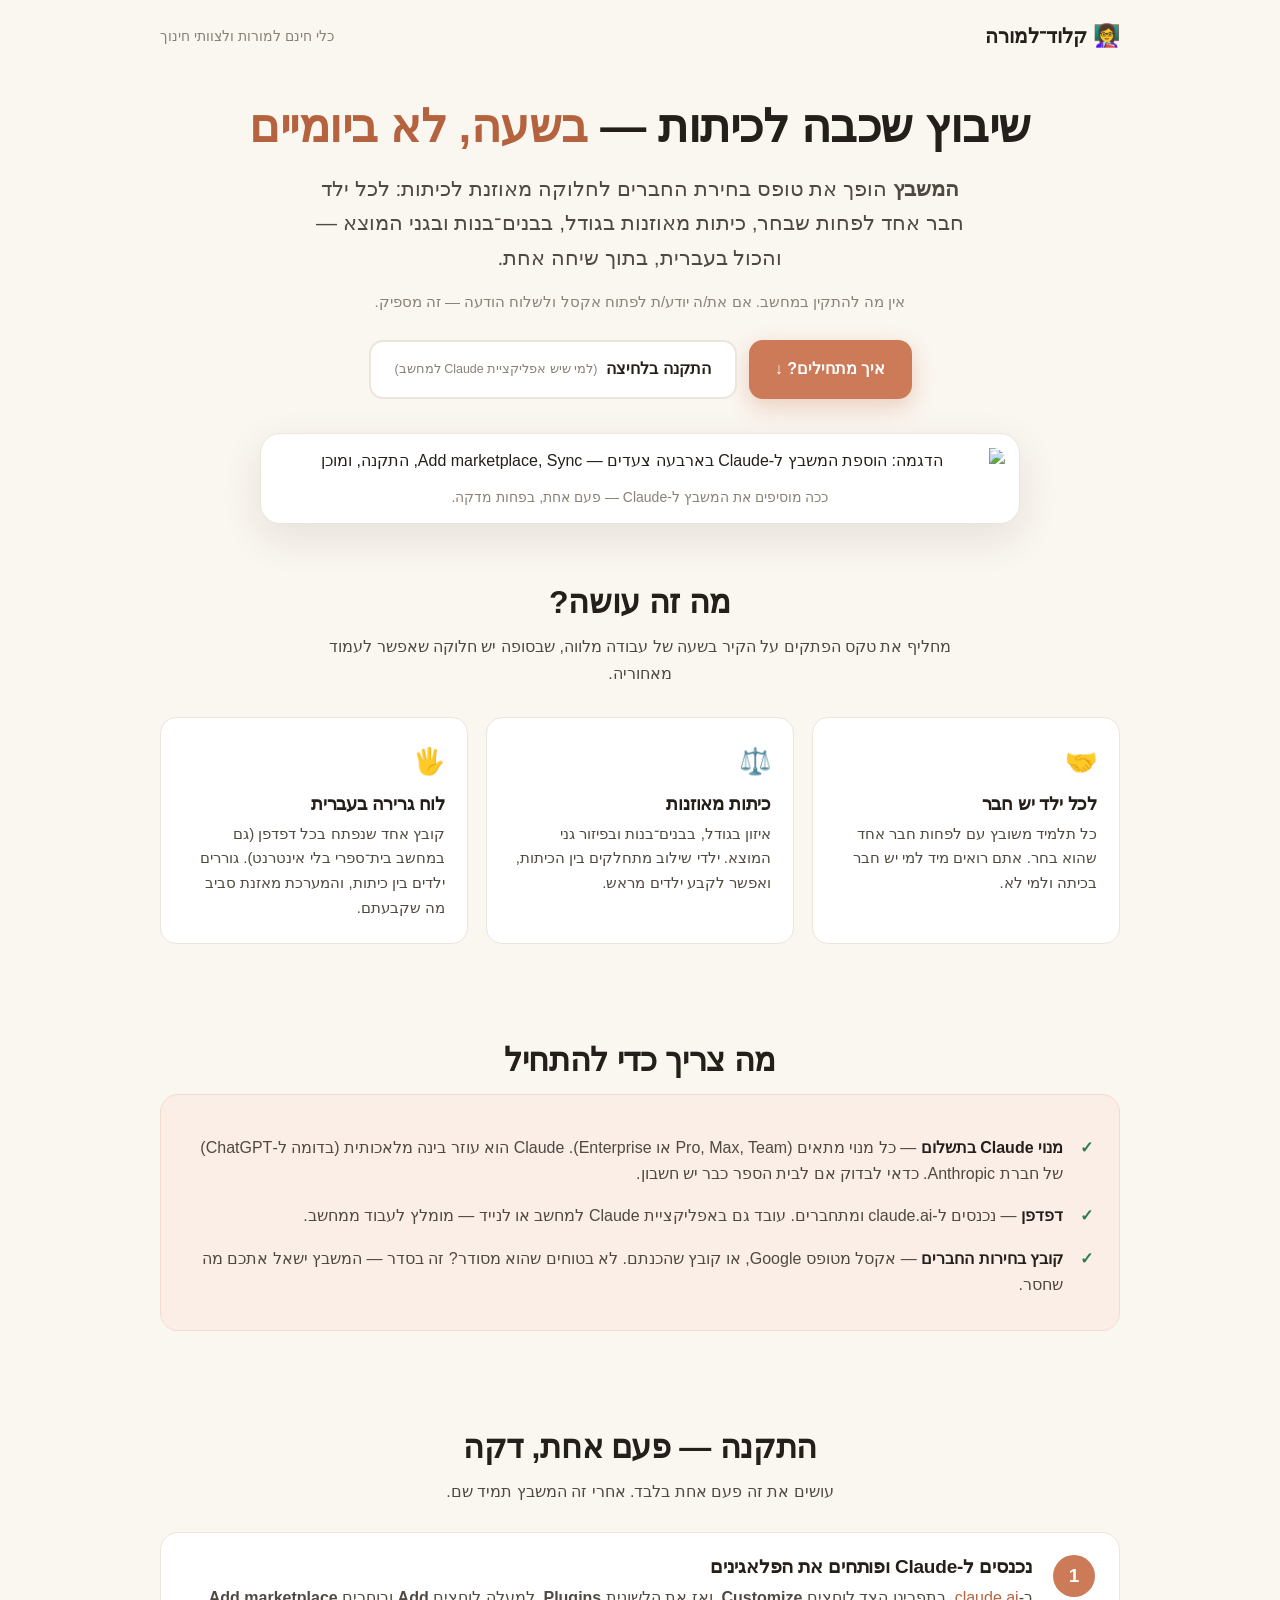
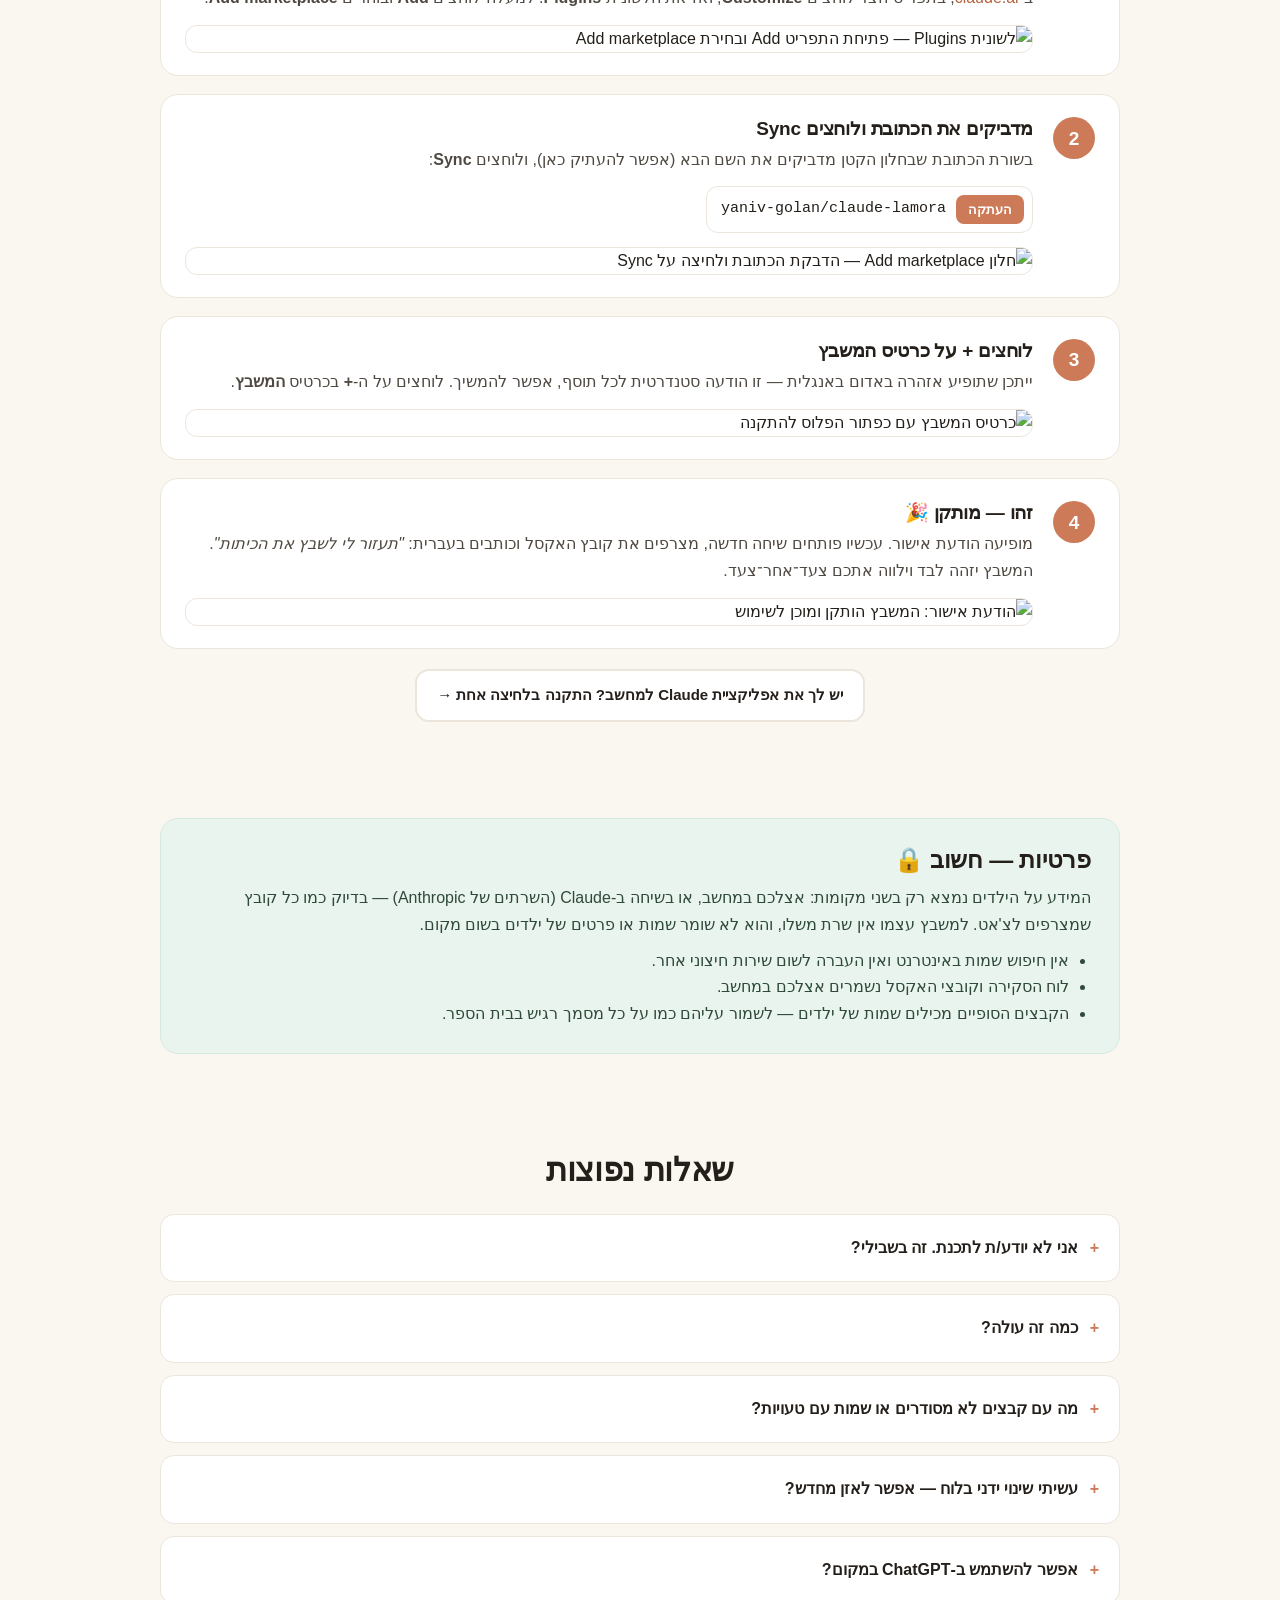
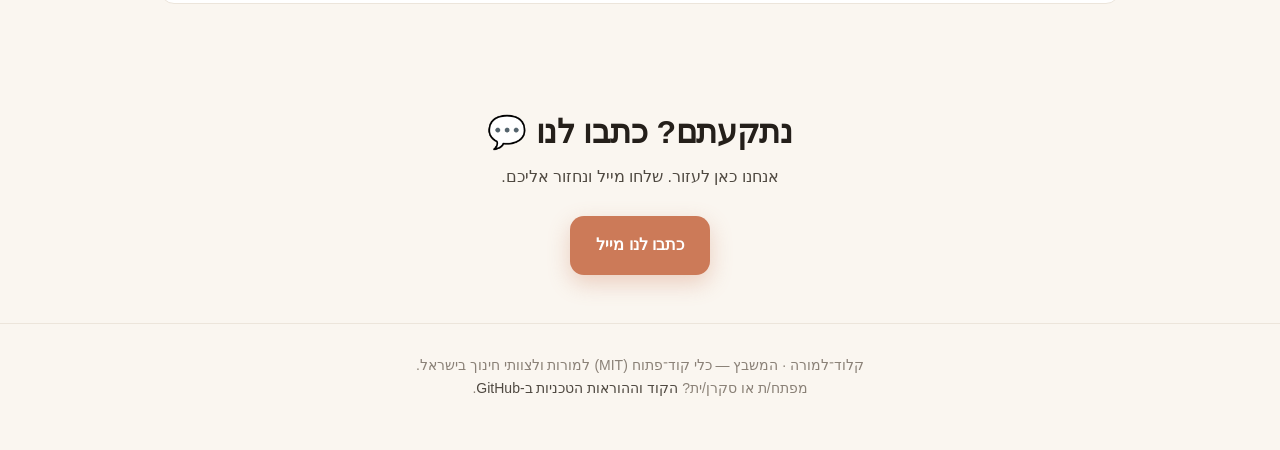
==== site/index.html @ bb810587 "docs: lead ChatGPT install with the marketplace path (same repo as Claude) Verified live that ChatGP" ====
<!doctype html>
<html lang="he" dir="rtl">
<head>
<meta charset="utf-8">
<meta name="viewport" content="width=device-width, initial-scale=1">
<title>קלוד-למורה · המשבץ — שיבוץ שכבה לכיתות מאוזנות</title>
<meta name="description" content="המשבץ הופך טופס בחירת חברים לחלוקה מאוזנת לכיתות — בעברית, בלי להתקין כלום, בתוך Claude. כלי חינם למורות, מורים ויועצות בישראל.">
<meta property="og:title" content="קלוד-למורה · המשבץ">
<meta property="og:description" content="שיבוץ שכבה לכיתות מאוזנות מתוך טופס בחירת חברים — בעברית, בלי התקנות.">
<meta property="og:type" content="website">
<style>
  :root{
    --page:#faf6f0; --card:#ffffff; --ink:#241f1a; --body:#4f4941; --muted:#8a8177;
    --line:#ece5db; --accent:#cc7a58; --accent-deep:#b5623f; --accent-soft:#fbeee7;
    --good:#2f7d4f; --good-soft:#e9f4ee; --shadow:0 14px 40px rgba(60,40,25,.10);
  }
  *{margin:0;padding:0;box-sizing:border-box}
  html{scroll-behavior:smooth}
  body{
    background:var(--page); color:var(--ink);
    font-family:"Heebo","Assistant",ui-sans-serif,-apple-system,"Segoe UI",Arial,sans-serif;
    line-height:1.65; -webkit-font-smoothing:antialiased;
  }
  .wrap{max-width:1000px; margin:0 auto; padding:0 20px}
  a{color:var(--accent-deep); text-decoration:none}
  a:hover{text-decoration:underline}
  h1,h2,h3{line-height:1.25; letter-spacing:-.01em}
  .accent{color:var(--accent-deep)}

  /* top bar */
  .top{display:flex; align-items:center; justify-content:space-between; padding:18px 0}
  .brand{font-weight:800; font-size:20px}
  .brand .em{font-size:22px}
  .top .ghost{font-size:14px; color:var(--muted)}

  /* hero */
  .hero{text-align:center; padding:26px 0 10px}
  .hero h1{font-size:clamp(30px,5vw,46px); font-weight:800}
  .hero .lead{font-size:clamp(17px,2.4vw,21px); color:var(--body); max-width:660px; margin:16px auto 0}
  .hero .note{font-size:15px; color:var(--muted); margin-top:14px}
  .cta{display:flex; gap:12px; justify-content:center; flex-wrap:wrap; margin-top:26px}
  .btn{display:inline-flex; align-items:center; gap:9px; font-weight:700; font-size:16px;
    padding:14px 24px; border-radius:14px; border:2px solid transparent; cursor:pointer}
  .btn-primary{background:var(--accent); color:#fff; box-shadow:0 8px 22px rgba(204,122,88,.32)}
  .btn-primary:hover{background:var(--accent-deep); text-decoration:none}
  .btn-ghost{background:#fff; color:var(--ink); border-color:var(--line)}
  .btn-ghost:hover{border-color:var(--accent); text-decoration:none}
  .btn small{font-weight:500; color:rgba(255,255,255,.85); font-size:12.5px}
  .btn-ghost small{color:var(--muted)}

  /* demo */
  .demo{margin:34px auto 0; max-width:760px}
  .demo figure{background:var(--card); border:1px solid var(--line); border-radius:20px;
    padding:14px; box-shadow:var(--shadow)}
  .demo img{width:100%; border-radius:12px; display:block}
  .demo figcaption{color:var(--muted); font-size:14px; text-align:center; margin-top:12px}

  /* sections */
  section{padding:48px 0}
  .section-h{font-size:clamp(23px,3.4vw,32px); font-weight:800; text-align:center}
  .section-sub{color:var(--body); text-align:center; max-width:640px; margin:12px auto 0}

  .cards{display:grid; grid-template-columns:repeat(3,1fr); gap:18px; margin-top:30px}
  .card{background:var(--card); border:1px solid var(--line); border-radius:16px; padding:22px}
  .card .ic{font-size:26px}
  .card h3{font-size:18px; margin:10px 0 6px}
  .card p{color:var(--body); font-size:15px}

  /* need box */
  .need{background:var(--accent-soft); border:1px solid #f2ddd0; border-radius:18px; padding:24px 26px; margin-top:14px}
  .need ul{list-style:none; margin-top:8px}
  .need li{padding:8px 0 8px 0; padding-inline-start:30px; position:relative; color:var(--body)}
  .need li::before{content:"✓"; position:absolute; inset-inline-start:0; color:var(--good); font-weight:800}
  .need b{color:var(--ink)}

  /* steps */
  .steps{counter-reset:step; margin-top:26px}
  .step{display:grid; grid-template-columns:auto 1fr; gap:20px; align-items:start;
    background:var(--card); border:1px solid var(--line); border-radius:18px; padding:22px 24px; margin-bottom:18px}
  .step .num{counter-increment:step; width:42px; height:42px; border-radius:50%;
    background:var(--accent); color:#fff; font-weight:800; font-size:19px; display:grid; place-items:center}
  .step .num::before{content:counter(step)}
  .step h3{font-size:19px}
  .step p{color:var(--body); margin-top:6px}
  .step img{width:100%; border:1px solid var(--line); border-radius:12px; margin-top:14px; display:block}

  /* copy chip */
  .copy{display:inline-flex; align-items:center; gap:10px; background:#fff; border:1px solid var(--line);
    border-radius:12px; padding:8px 8px 8px 14px; margin-top:12px; direction:ltr}
  .copy code{font-family:ui-monospace,Menlo,monospace; font-size:15px; color:var(--ink)}
  .copy button{font-family:inherit; font-weight:700; font-size:13px; color:#fff; background:var(--accent);
    border:none; border-radius:8px; padding:7px 12px; cursor:pointer}
  .copy button:hover{background:var(--accent-deep)}

  /* privacy */
  .privacy{background:var(--good-soft); border:1px solid #d5eadd; border-radius:18px; padding:26px 28px}
  .privacy h2{font-size:24px}
  .privacy p{color:#2f4a3a; margin-top:10px}
  .privacy ul{margin:10px 0 0; padding-inline-start:22px; color:#2f4a3a}

  /* faq */
  details{background:var(--card); border:1px solid var(--line); border-radius:14px; padding:6px 20px; margin-bottom:12px}
  summary{font-weight:700; cursor:pointer; padding:14px 0; list-style:none}
  summary::-webkit-details-marker{display:none}
  summary::before{content:"+"; color:var(--accent); font-weight:800; margin-inline-end:12px}
  details[open] summary::before{content:"–"}
  details p{color:var(--body); padding:0 0 16px}

  /* footer */
  footer{border-top:1px solid var(--line); padding:30px 0 50px; text-align:center; color:var(--muted); font-size:14px}
  footer a{color:var(--body)}

  .secondary-cta{text-align:center; margin-top:20px}
  .secondary-cta .btn{font-size:15px; padding:12px 20px}

  @media(max-width:720px){
    .cards{grid-template-columns:1fr}
    .step{grid-template-columns:1fr; gap:10px}
  }
</style>
</head>
<body>

<div class="wrap">
  <div class="top">
    <div class="brand"><span class="em">👩‍🏫</span> קלוד־למורה</div>
    <div class="ghost">כלי חינם למורות ולצוותי חינוך</div>
  </div>
</div>

<header class="wrap hero">
  <h1>שיבוץ שכבה לכיתות — <span class="accent">בשעה, לא ביומיים</span></h1>
  <p class="lead">
    <b>המשבץ</b> הופך את טופס בחירת החברים לחלוקה מאוזנת לכיתות: לכל ילד חבר אחד לפחות שבחר,
    כיתות מאוזנות בגודל, בבנים־בנות ובגני המוצא — והכול בעברית, בתוך שיחה אחת.
  </p>
  <p class="note">אין מה להתקין במחשב. אם את/ה יודע/ת לפתוח אקסל ולשלוח הודעה — זה מספיק.</p>
  <div class="cta">
    <a class="btn btn-primary" href="#install">איך מתחילים? ↓</a>
    <a class="btn btn-ghost" href="static/install-claude-desktop.html">
      התקנה בלחיצה <small>(למי שיש אפליקציית Claude למחשב)</small>
    </a>
  </div>

  <div class="demo">
    <figure>
      <img src="images/demo-install.gif" alt="הדגמה: הוספת המשבץ ל-Claude בארבעה צעדים — Add marketplace, Sync, התקנה, ומוכן">
      <figcaption>ככה מוסיפים את המשבץ ל-Claude — פעם אחת, בפחות מדקה.</figcaption>
    </figure>
  </div>
</header>

<section>
  <div class="wrap">
    <h2 class="section-h">מה זה עושה?</h2>
    <p class="section-sub">מחליף את טקס הפתקים על הקיר בשעה של עבודה מלווה, שבסופה יש חלוקה שאפשר לעמוד מאחוריה.</p>
    <div class="cards">
      <div class="card">
        <div class="ic">🤝</div>
        <h3>לכל ילד יש חבר</h3>
        <p>כל תלמיד משובץ עם לפחות חבר אחד שהוא בחר. אתם רואים מיד למי יש חבר בכיתה ולמי לא.</p>
      </div>
      <div class="card">
        <div class="ic">⚖️</div>
        <h3>כיתות מאוזנות</h3>
        <p>איזון בגודל, בבנים־בנות ובפיזור גני המוצא. ילדי שילוב מתחלקים בין הכיתות, ואפשר לקבע ילדים מראש.</p>
      </div>
      <div class="card">
        <div class="ic">🖐️</div>
        <h3>לוח גרירה בעברית</h3>
        <p>קובץ אחד שנפתח בכל דפדפן (גם במחשב בית־ספרי בלי אינטרנט). גוררים ילדים בין כיתות, והמערכת מאזנת סביב מה שקבעתם.</p>
      </div>
    </div>
  </div>
</section>

<section>
  <div class="wrap">
    <h2 class="section-h">מה צריך כדי להתחיל</h2>
    <div class="need">
      <ul>
        <li><b>מנוי Claude בתשלום</b> — כל מנוי מתאים (Pro, Max, Team או Enterprise). Claude הוא עוזר בינה מלאכותית (בדומה ל-ChatGPT) של חברת Anthropic. כדאי לבדוק אם לבית הספר כבר יש חשבון.</li>
        <li><b>דפדפן</b> — נכנסים ל-claude.ai ומתחברים. עובד גם באפליקציית Claude למחשב או לנייד — מומלץ לעבוד ממחשב.</li>
        <li><b>קובץ בחירות החברים</b> — אקסל מטופס Google, או קובץ שהכנתם. לא בטוחים שהוא מסודר? זה בסדר — המשבץ ישאל אתכם מה שחסר.</li>
      </ul>
    </div>
  </div>
</section>

<section id="install">
  <div class="wrap">
    <h2 class="section-h">התקנה — פעם אחת, דקה</h2>
    <p class="section-sub">עושים את זה פעם אחת בלבד. אחרי זה המשבץ תמיד שם.</p>

    <div class="steps">
      <div class="step">
        <div class="num"></div>
        <div>
          <h3>נכנסים ל-Claude ופותחים את הפלאגינים</h3>
          <p>ב-<a href="https://claude.ai">claude.ai</a>, בתפריט הצד לוחצים <b>Customize</b>, ואז את הלשונית <b>Plugins</b>. למעלה לוחצים <b>Add</b> ובוחרים <b>Add marketplace</b>.</p>
          <img src="images/frame1-add-marketplace.png" alt="לשונית Plugins — פתיחת התפריט Add ובחירת Add marketplace">
        </div>
      </div>

      <div class="step">
        <div class="num"></div>
        <div>
          <h3>מדביקים את הכתובת ולוחצים Sync</h3>
          <p>בשורת הכתובת שבחלון הקטן מדביקים את השם הבא (אפשר להעתיק כאן), ולוחצים <b>Sync</b>:</p>
          <div class="copy"><code id="mk">yaniv-golan/claude-lamora</code>
            <button onclick="copyMk()" id="mkbtn">העתקה</button></div>
          <img src="images/frame2-sync.png" alt="חלון Add marketplace — הדבקת הכתובת ולחיצה על Sync">
        </div>
      </div>

      <div class="step">
        <div class="num"></div>
        <div>
          <h3>לוחצים + על כרטיס המשבץ</h3>
          <p>ייתכן שתופיע אזהרה באדום באנגלית — זו הודעה סטנדרטית לכל תוסף, אפשר להמשיך. לוחצים על ה-<b>+</b> בכרטיס <b>המשבץ</b>.</p>
          <img src="images/frame3-install.png" alt="כרטיס המשבץ עם כפתור הפלוס להתקנה">
        </div>
      </div>

      <div class="step">
        <div class="num"></div>
        <div>
          <h3>זהו — מותקן 🎉</h3>
          <p>מופיעה הודעת אישור. עכשיו פותחים שיחה חדשה, מצרפים את קובץ האקסל וכותבים בעברית: <i>"תעזור לי לשבץ את הכיתות"</i>. המשבץ יזהה לבד וילווה אתכם צעד־אחר־צעד.</p>
          <img src="images/frame4-installed.png" alt="הודעת אישור: המשבץ הותקן ומוכן לשימוש">
        </div>
      </div>
    </div>

    <div class="secondary-cta">
      <a class="btn btn-ghost" href="static/install-claude-desktop.html">יש לך את אפליקציית Claude למחשב? התקנה בלחיצה אחת →</a>
    </div>
  </div>
</section>

<section>
  <div class="wrap">
    <div class="privacy">
      <h2>פרטיות — חשוב 🔒</h2>
      <p>המידע על הילדים נמצא רק בשני מקומות: אצלכם במחשב, או בשיחה ב-Claude (השרתים של Anthropic) — בדיוק כמו כל קובץ שמצרפים לצ'אט. למשבץ עצמו אין שרת משלו, והוא לא שומר שמות או פרטים של ילדים בשום מקום.</p>
      <ul>
        <li>אין חיפוש שמות באינטרנט ואין העברה לשום שירות חיצוני אחר.</li>
        <li>לוח הסקירה וקובצי האקסל נשמרים אצלכם במחשב.</li>
        <li>הקבצים הסופיים מכילים שמות של ילדים — לשמור עליהם כמו על כל מסמך רגיש בבית הספר.</li>
      </ul>
    </div>
  </div>
</section>

<section>
  <div class="wrap">
    <h2 class="section-h">שאלות נפוצות</h2>
    <div style="margin-top:24px">
      <details><summary>אני לא יודע/ת לתכנת. זה בשבילי?</summary>
        <p>בהחלט. אין שום דבר להתקין במחשב ואין קוד לכתוב. הכול קורה בתוך שיחה עם Claude, בעברית, כשהמערכת שואלת אתכם שאלות פשוטות ואתם עונים במילים שלכם.</p></details>
      <details><summary>כמה זה עולה?</summary>
        <p>המשבץ עצמו חינם ופתוח. צריך מנוי Claude בתשלום כדי להריץ אותו (כל מנוי מתאים). שווה לבדוק אם לבית הספר או לרשות כבר יש חשבון לפני שרוכשים.</p></details>
      <details><summary>מה עם קבצים לא מסודרים או שמות עם טעויות?</summary>
        <p>המשבץ בנוי בדיוק בשביל זה. הוא מזהה שמות שנכתבו לא מדויק, שואל אתכם "מי זו נועה — כהן או לוי?", ומטפל בקבצים עם כמה גיליונות או שמות גנים לא אחידים.</p></details>
      <details><summary>עשיתי שינוי ידני בלוח — אפשר לאזן מחדש?</summary>
        <p>כן. שומרים את הלוח לקובץ, מחזירים אותו לשיחה וכותבים "תמשיך מכאן" — והמשבץ ממשיך מאיפה שהייתם, מאזן סביב השינויים שעשיתם.</p></details>
      <details><summary>אפשר להשתמש ב-ChatGPT במקום?</summary>
        <p>אפשר, אם לארגון או לבית הספר יש מנוי ChatGPT עסקי (Business / Enterprise / Edu) — בחשבון אישי רגיל זה עדיין לא זמין. באפליקציית ChatGPT למחשב מוסיפים אותו עם <b>אותה כתובת בדיוק</b>: נכנסים ל-Plugins, בוחרים Add marketplace, ומדביקים <code style="direction:ltr;display:inline-block">yaniv-golan/claude-lamora</code>. לרוב המורים הדרך הפשוטה תישאר Claude, כמו למעלה.</p></details>
    </div>
  </div>
</section>

<section>
  <div class="wrap" style="text-align:center">
    <h2 class="section-h">נתקעתם? כתבו לנו 💬</h2>
    <p class="section-sub">אנחנו כאן לעזור. שלחו מייל ונחזור אליכם.</p>
    <div class="cta">
      <a class="btn btn-primary" href="mailto:yaniv@golan.name?subject=המשבץ%20—%20עזרה">כתבו לנו מייל</a>
    </div>
  </div>
</section>

<footer>
  <div class="wrap">
    קלוד־למורה · המשבץ — כלי קוד־פתוח (MIT) למורות ולצוותי חינוך בישראל.<br>
    מפתח/ת או סקרן/ית? <a href="https://github.com/yaniv-golan/claude-lamora">הקוד וההוראות הטכניות ב-GitHub</a>.
  </div>
</footer>

<script>
  function copyMk(){
    const t="yaniv-golan/claude-lamora";
    const done=()=>{const b=document.getElementById('mkbtn'); b.textContent="הועתק ✓"; setTimeout(()=>b.textContent="העתקה",1600);};
    if(navigator.clipboard&&navigator.clipboard.writeText){navigator.clipboard.writeText(t).then(done).catch(done);}
    else{const r=document.createRange(); r.selectNode(document.getElementById('mk'));
      getSelection().removeAllRanges(); getSelection().addRange(r); try{document.execCommand('copy');}catch(e){} done();}
  }
</script>
</body>
</html>
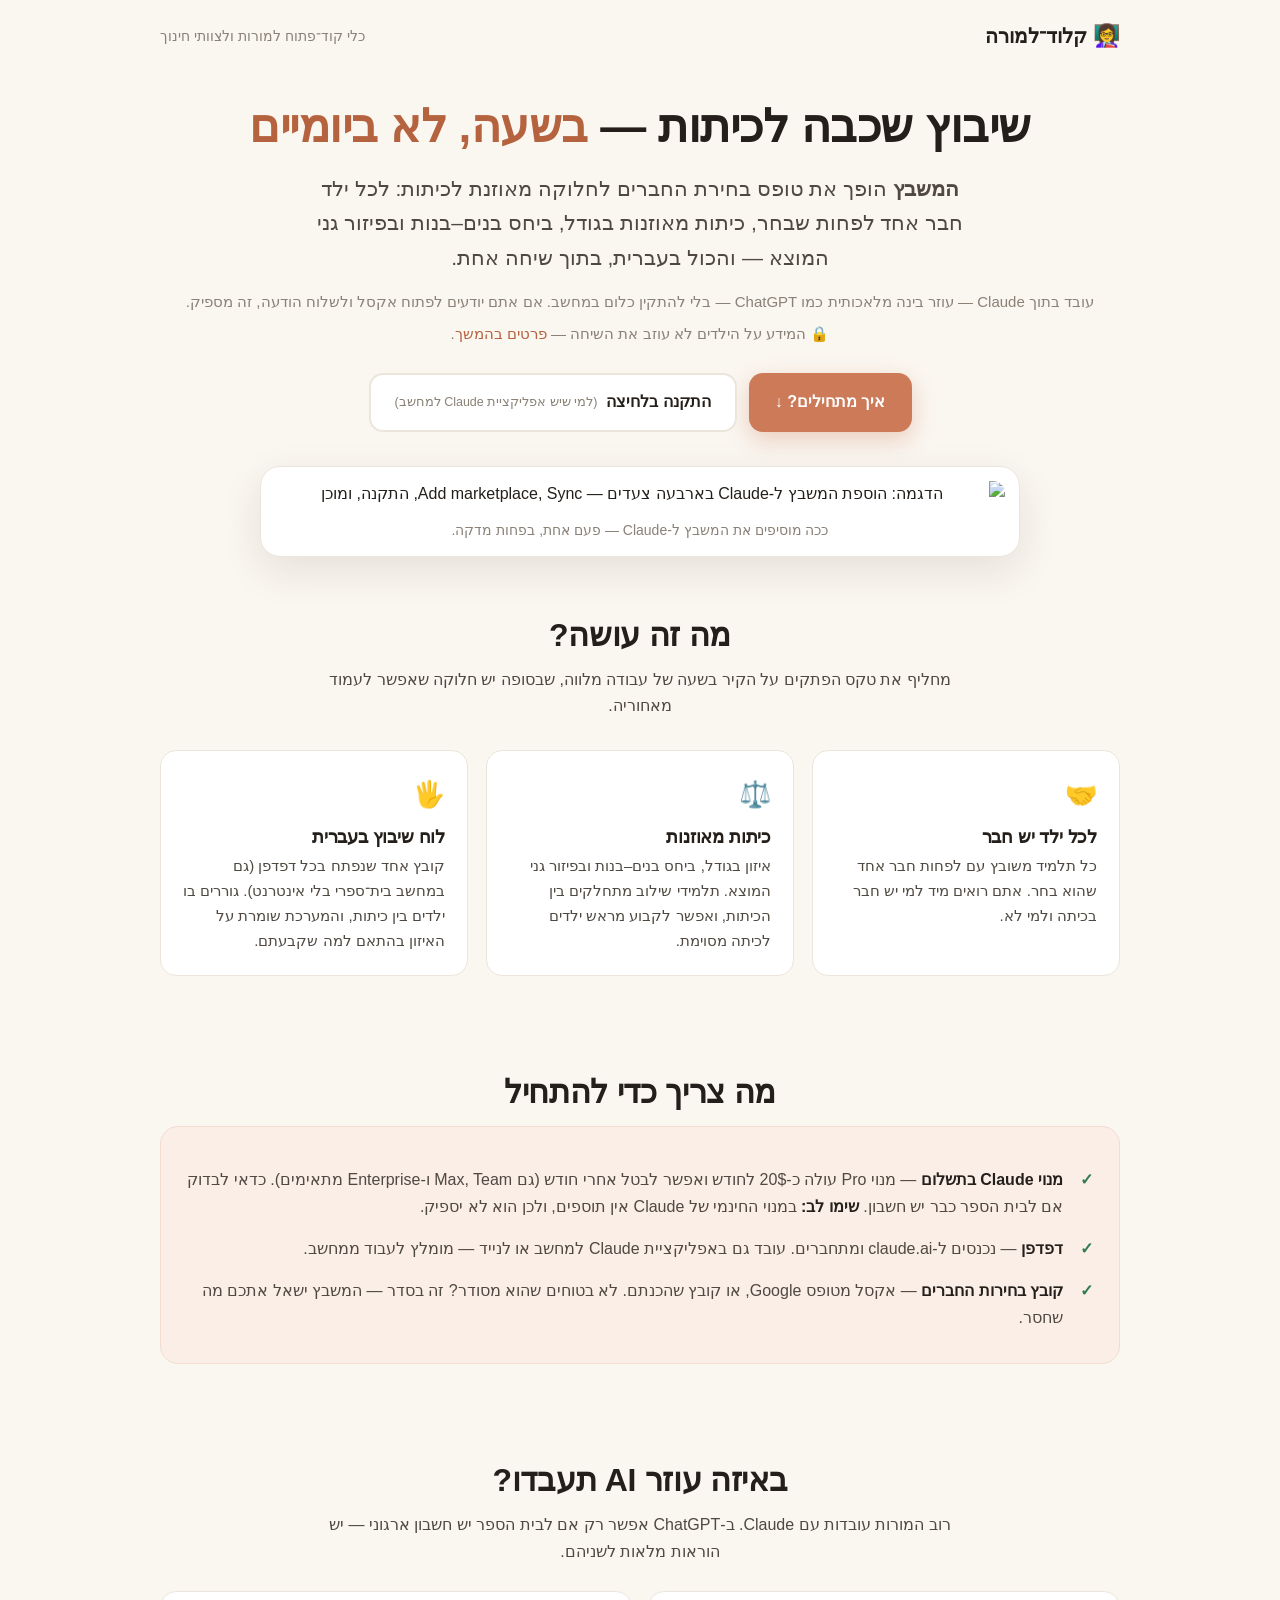
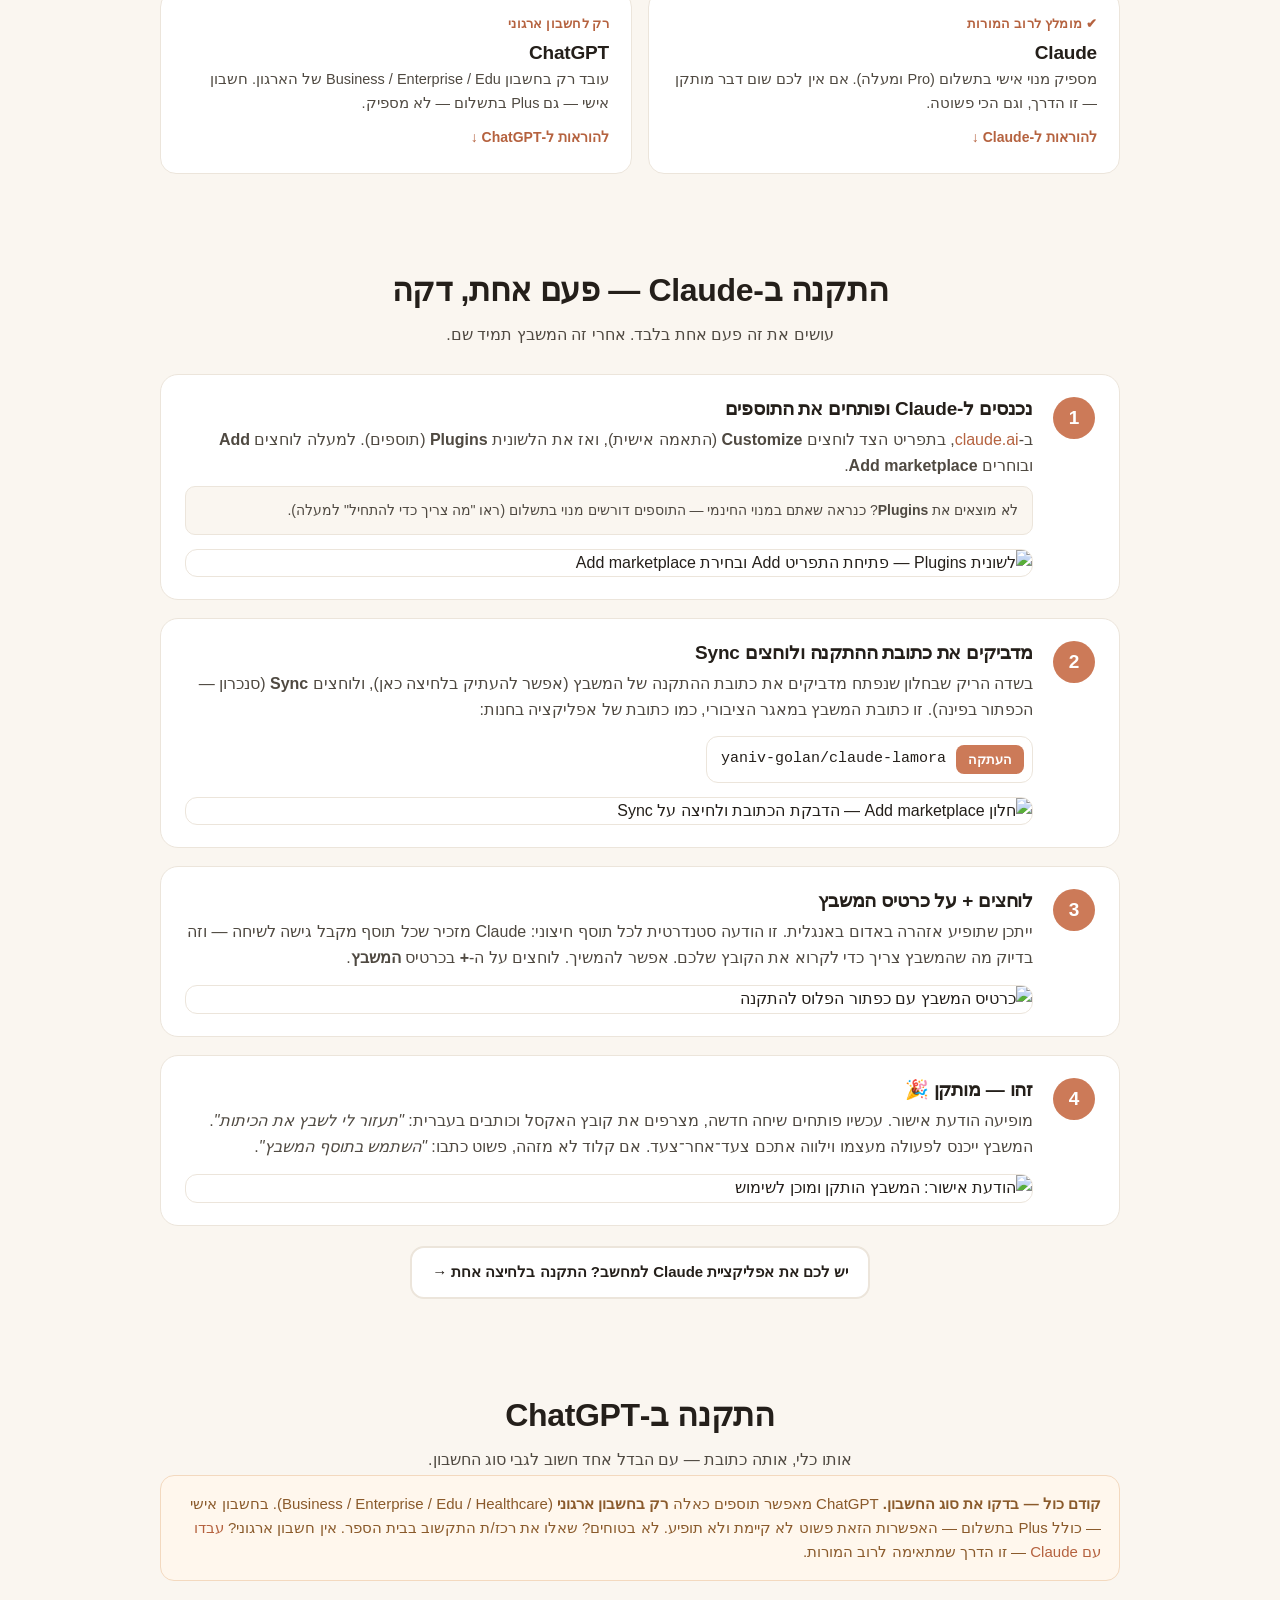
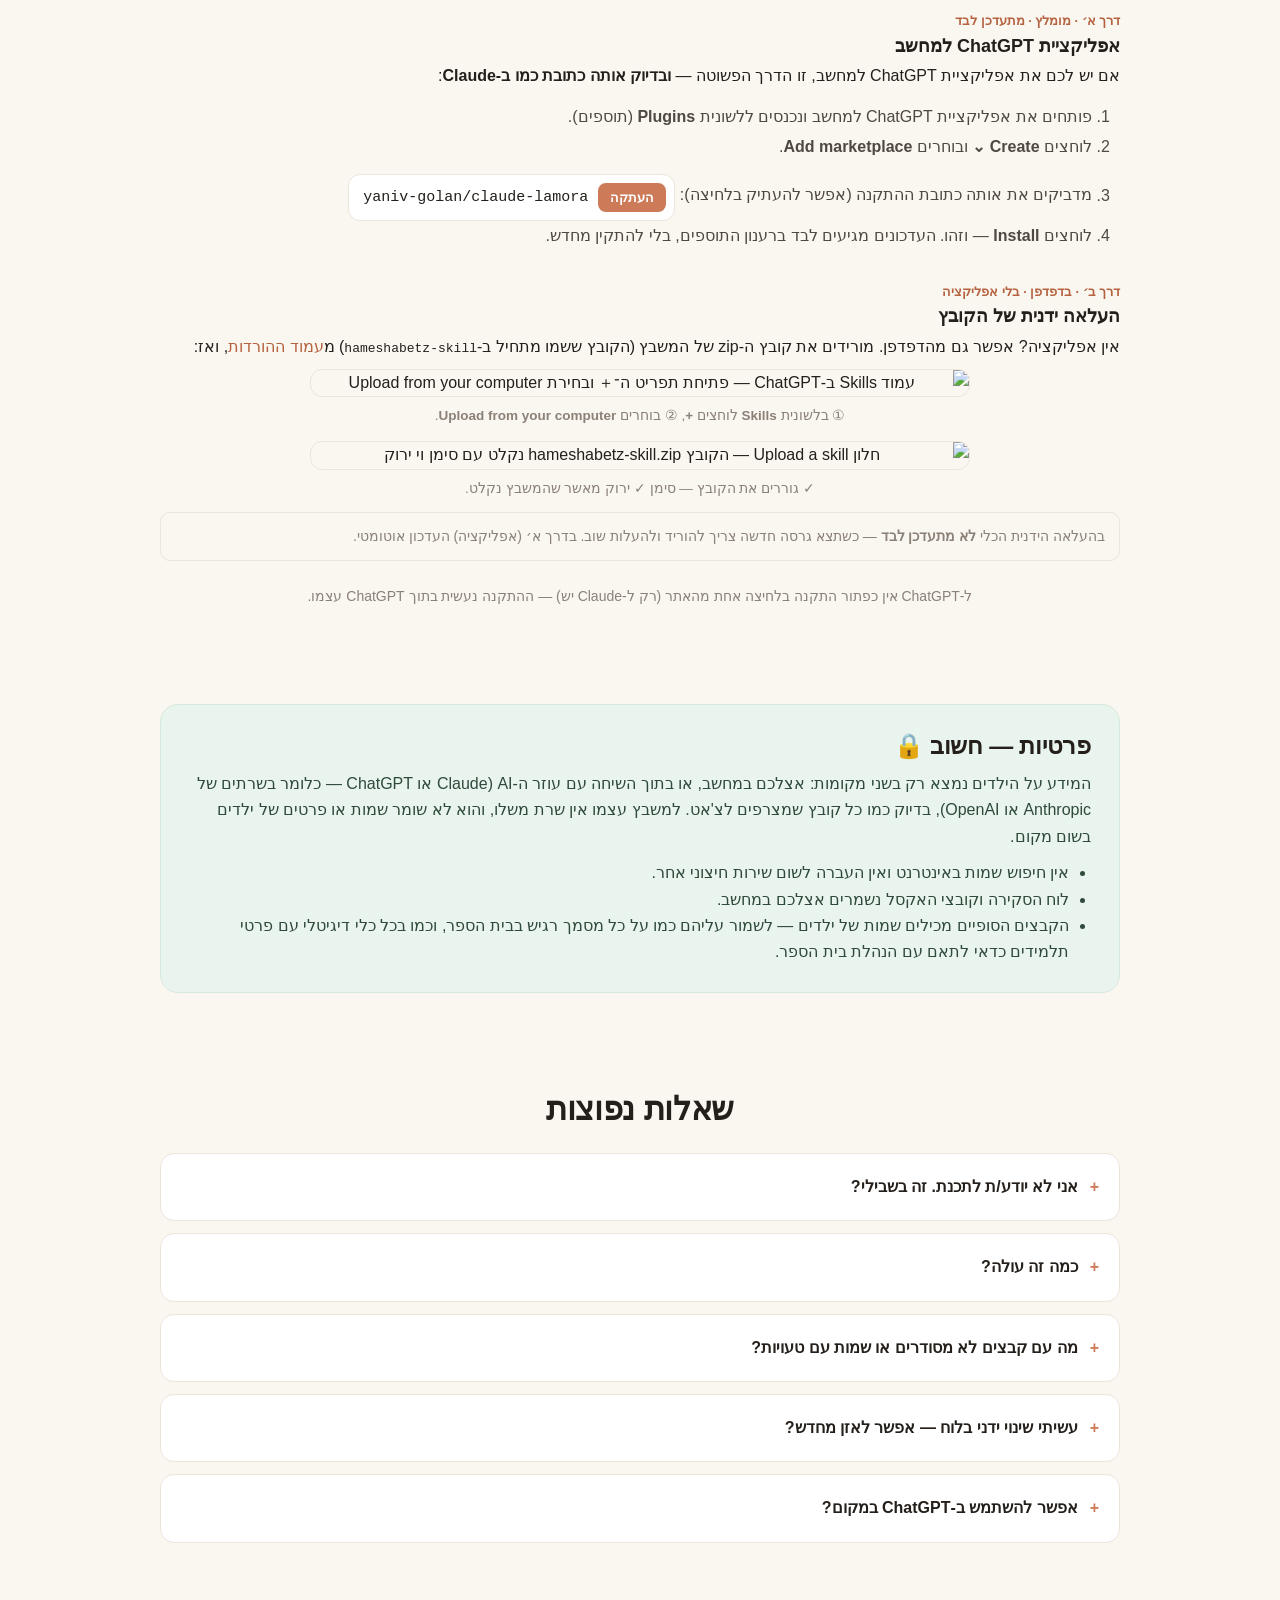
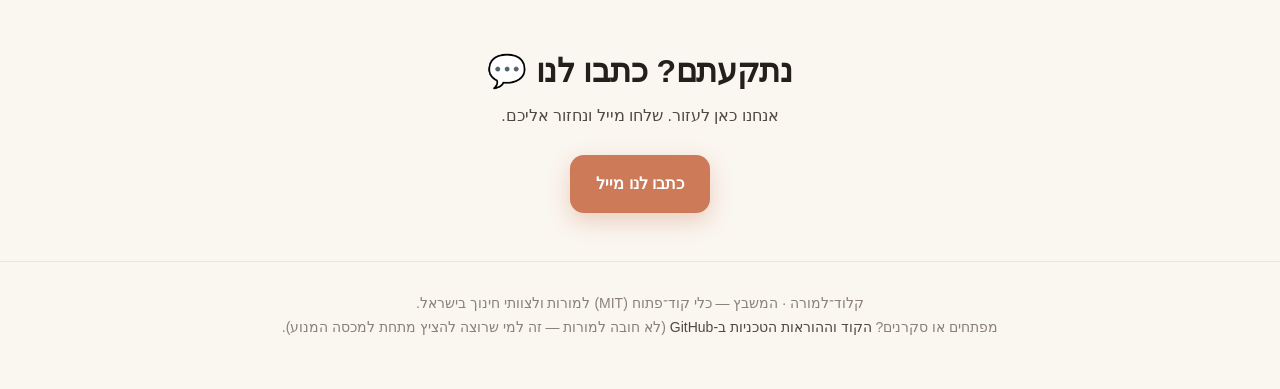
==== commit 4f43d03c: "feat(site): equal Claude & ChatGPT install directions + audience-fit fixes Adversarial review found " ====
--- a/site/index.html
+++ b/site/index.html
@@ -113,8 +113,26 @@
   .secondary-cta{text-align:center; margin-top:20px}
   .secondary-cta .btn{font-size:15px; padding:12px 20px}
 
+  /* which-assistant chooser */
+  .choose{display:grid; grid-template-columns:1fr 1fr; gap:16px; margin-top:26px}
+  .choose a{display:block; background:var(--card); border:1px solid var(--line); border-radius:16px; padding:22px; color:inherit}
+  .choose a:hover{border-color:var(--accent); text-decoration:none}
+  .choose .tag{font-size:12.5px; font-weight:800; color:var(--accent-deep); letter-spacing:.02em}
+  .choose h3{font-size:19px; margin:6px 0 4px}
+  .choose p{color:var(--body); font-size:14.5px}
+  .choose .go{color:var(--accent-deep); font-weight:700; font-size:14px; margin-top:10px; display:inline-block}
+
+  /* plan-gate callout + route sub-heads (used in the ChatGPT section) */
+  .gate{background:#fff7ed; border:1px solid #f3d9bf; border-radius:14px; padding:16px 18px;
+    color:#8a5a2b; font-size:15px; line-height:1.6; margin:2px 0 22px}
+  .route{font-weight:800; font-size:18px; margin:30px 0 2px; color:var(--ink)}
+  .route .lbl{font-size:12.5px; font-weight:800; color:var(--accent-deep); display:block}
+  .miss{color:var(--muted); font-size:14px; margin-top:12px; padding:12px 14px; background:#faf6f0;
+    border-radius:10px; border:1px solid var(--line)}
+
   @media(max-width:720px){
     .cards{grid-template-columns:1fr}
+    .choose{grid-template-columns:1fr}
     .step{grid-template-columns:1fr; gap:10px}
   }
 </style>
@@ -124,7 +142,7 @@
 <div class="wrap">
   <div class="top">
     <div class="brand"><span class="em">👩‍🏫</span> קלוד־למורה</div>
-    <div class="ghost">כלי חינם למורות ולצוותי חינוך</div>
+    <div class="ghost">כלי קוד־פתוח למורות ולצוותי חינוך</div>
   </div>
 </div>
 
@@ -132,9 +150,11 @@
   <h1>שיבוץ שכבה לכיתות — <span class="accent">בשעה, לא ביומיים</span></h1>
   <p class="lead">
     <b>המשבץ</b> הופך את טופס בחירת החברים לחלוקה מאוזנת לכיתות: לכל ילד חבר אחד לפחות שבחר,
-    כיתות מאוזנות בגודל, בבנים־בנות ובגני המוצא — והכול בעברית, בתוך שיחה אחת.
+    כיתות מאוזנות בגודל, ביחס בנים–בנות ובפיזור גני המוצא — והכול בעברית, בתוך שיחה אחת.
   </p>
-  <p class="note">אין מה להתקין במחשב. אם את/ה יודע/ת לפתוח אקסל ולשלוח הודעה — זה מספיק.</p>
+  <p class="note">עובד בתוך Claude — עוזר בינה מלאכותית כמו ChatGPT — בלי להתקין כלום במחשב.
+    אם אתם יודעים לפתוח אקסל ולשלוח הודעה, זה מספיק.</p>
+  <p class="note" style="margin-top:8px">🔒 המידע על הילדים לא עוזב את השיחה — <a href="#privacy">פרטים בהמשך</a>.</p>
   <div class="cta">
     <a class="btn btn-primary" href="#install">איך מתחילים? ↓</a>
     <a class="btn btn-ghost" href="static/install-claude-desktop.html">
@@ -163,12 +183,12 @@
       <div class="card">
         <div class="ic">⚖️</div>
         <h3>כיתות מאוזנות</h3>
-        <p>איזון בגודל, בבנים־בנות ובפיזור גני המוצא. ילדי שילוב מתחלקים בין הכיתות, ואפשר לקבע ילדים מראש.</p>
+        <p>איזון בגודל, ביחס בנים–בנות ובפיזור גני המוצא. תלמידי שילוב מתחלקים בין הכיתות, ואפשר לקבוע מראש ילדים לכיתה מסוימת.</p>
       </div>
       <div class="card">
         <div class="ic">🖐️</div>
-        <h3>לוח גרירה בעברית</h3>
-        <p>קובץ אחד שנפתח בכל דפדפן (גם במחשב בית־ספרי בלי אינטרנט). גוררים ילדים בין כיתות, והמערכת מאזנת סביב מה שקבעתם.</p>
+        <h3>לוח שיבוץ בעברית</h3>
+        <p>קובץ אחד שנפתח בכל דפדפן (גם במחשב בית־ספרי בלי אינטרנט). גוררים בו ילדים בין כיתות, והמערכת שומרת על האיזון בהתאם למה שקבעתם.</p>
       </div>
     </div>
   </div>
@@ -179,7 +199,7 @@
     <h2 class="section-h">מה צריך כדי להתחיל</h2>
     <div class="need">
       <ul>
-        <li><b>מנוי Claude בתשלום</b> — כל מנוי מתאים (Pro, Max, Team או Enterprise). Claude הוא עוזר בינה מלאכותית (בדומה ל-ChatGPT) של חברת Anthropic. כדאי לבדוק אם לבית הספר כבר יש חשבון.</li>
+        <li><b>מנוי Claude בתשלום</b> — מנוי Pro עולה כ-20$ לחודש ואפשר לבטל אחרי חודש (גם Max, Team ו-Enterprise מתאימים). כדאי לבדוק אם לבית הספר כבר יש חשבון. <b>שימו לב:</b> במנוי החינמי של Claude אין תוספים, ולכן הוא לא יספיק.</li>
         <li><b>דפדפן</b> — נכנסים ל-claude.ai ומתחברים. עובד גם באפליקציית Claude למחשב או לנייד — מומלץ לעבוד ממחשב.</li>
         <li><b>קובץ בחירות החברים</b> — אקסל מטופס Google, או קובץ שהכנתם. לא בטוחים שהוא מסודר? זה בסדר — המשבץ ישאל אתכם מה שחסר.</li>
       </ul>
@@ -187,17 +207,39 @@
   </div>
 </section>
 
+<section id="choose">
+  <div class="wrap">
+    <h2 class="section-h">באיזה עוזר AI תעבדו?</h2>
+    <p class="section-sub">רוב המורות עובדות עם Claude. ב-ChatGPT אפשר רק אם לבית הספר יש חשבון ארגוני — יש הוראות מלאות לשניהם.</p>
+    <div class="choose">
+      <a href="#install">
+        <div class="tag">✔ מומלץ לרוב המורות</div>
+        <h3>Claude</h3>
+        <p>מספיק מנוי אישי בתשלום (Pro ומעלה). אם אין לכם שום דבר מותקן — זו הדרך, וגם הכי פשוטה.</p>
+        <span class="go">להוראות ל-Claude ↓</span>
+      </a>
+      <a href="#chatgpt">
+        <div class="tag">רק לחשבון ארגוני</div>
+        <h3>ChatGPT</h3>
+        <p>עובד רק בחשבון Business / Enterprise / Edu של הארגון. חשבון אישי — גם Plus בתשלום — לא מספיק.</p>
+        <span class="go">להוראות ל-ChatGPT ↓</span>
+      </a>
+    </div>
+  </div>
+</section>
+
 <section id="install">
   <div class="wrap">
-    <h2 class="section-h">התקנה — פעם אחת, דקה</h2>
+    <h2 class="section-h">התקנה ב-Claude — פעם אחת, דקה</h2>
     <p class="section-sub">עושים את זה פעם אחת בלבד. אחרי זה המשבץ תמיד שם.</p>
 
     <div class="steps">
       <div class="step">
         <div class="num"></div>
         <div>
-          <h3>נכנסים ל-Claude ופותחים את הפלאגינים</h3>
-          <p>ב-<a href="https://claude.ai">claude.ai</a>, בתפריט הצד לוחצים <b>Customize</b>, ואז את הלשונית <b>Plugins</b>. למעלה לוחצים <b>Add</b> ובוחרים <b>Add marketplace</b>.</p>
+          <h3>נכנסים ל-Claude ופותחים את התוספים</h3>
+          <p>ב-<a href="https://claude.ai">claude.ai</a>, בתפריט הצד לוחצים <b>Customize</b> (התאמה אישית), ואז את הלשונית <b>Plugins</b> (תוספים). למעלה לוחצים <b>Add</b> ובוחרים <b>Add marketplace</b>.</p>
+          <p class="miss">לא מוצאים את <b>Plugins</b>? כנראה שאתם במנוי החינמי — התוספים דורשים מנוי בתשלום (ראו "מה צריך כדי להתחיל" למעלה).</p>
           <img src="images/frame1-add-marketplace.png" alt="לשונית Plugins — פתיחת התפריט Add ובחירת Add marketplace">
         </div>
       </div>
@@ -205,10 +247,10 @@
       <div class="step">
         <div class="num"></div>
         <div>
-          <h3>מדביקים את הכתובת ולוחצים Sync</h3>
-          <p>בשורת הכתובת שבחלון הקטן מדביקים את השם הבא (אפשר להעתיק כאן), ולוחצים <b>Sync</b>:</p>
+          <h3>מדביקים את כתובת ההתקנה ולוחצים Sync</h3>
+          <p>בשדה הריק שבחלון שנפתח מדביקים את כתובת ההתקנה של המשבץ (אפשר להעתיק בלחיצה כאן), ולוחצים <b>Sync</b> (סנכרון — הכפתור בפינה). זו כתובת המשבץ במאגר הציבורי, כמו כתובת של אפליקציה בחנות:</p>
           <div class="copy"><code id="mk">yaniv-golan/claude-lamora</code>
-            <button onclick="copyMk()" id="mkbtn">העתקה</button></div>
+            <button onclick="copyText('mk','mkbtn')" id="mkbtn">העתקה</button></div>
           <img src="images/frame2-sync.png" alt="חלון Add marketplace — הדבקת הכתובת ולחיצה על Sync">
         </div>
       </div>
@@ -217,7 +259,7 @@
         <div class="num"></div>
         <div>
           <h3>לוחצים + על כרטיס המשבץ</h3>
-          <p>ייתכן שתופיע אזהרה באדום באנגלית — זו הודעה סטנדרטית לכל תוסף, אפשר להמשיך. לוחצים על ה-<b>+</b> בכרטיס <b>המשבץ</b>.</p>
+          <p>ייתכן שתופיע אזהרה באדום באנגלית. זו הודעה סטנדרטית לכל תוסף חיצוני: Claude מזכיר שכל תוסף מקבל גישה לשיחה — וזה בדיוק מה שהמשבץ צריך כדי לקרוא את הקובץ שלכם. אפשר להמשיך. לוחצים על ה-<b>+</b> בכרטיס <b>המשבץ</b>.</p>
           <img src="images/frame3-install.png" alt="כרטיס המשבץ עם כפתור הפלוס להתקנה">
         </div>
       </div>
@@ -226,27 +268,71 @@
         <div class="num"></div>
         <div>
           <h3>זהו — מותקן 🎉</h3>
-          <p>מופיעה הודעת אישור. עכשיו פותחים שיחה חדשה, מצרפים את קובץ האקסל וכותבים בעברית: <i>"תעזור לי לשבץ את הכיתות"</i>. המשבץ יזהה לבד וילווה אתכם צעד־אחר־צעד.</p>
+          <p>מופיעה הודעת אישור. עכשיו פותחים שיחה חדשה, מצרפים את קובץ האקסל וכותבים בעברית: <i>"תעזור לי לשבץ את הכיתות"</i>. המשבץ ייכנס לפעולה מעצמו וילווה אתכם צעד־אחר־צעד. אם קלוד לא מזהה, פשוט כתבו: <i>"השתמש בתוסף המשבץ"</i>.</p>
           <img src="images/frame4-installed.png" alt="הודעת אישור: המשבץ הותקן ומוכן לשימוש">
         </div>
       </div>
     </div>
 
     <div class="secondary-cta">
-      <a class="btn btn-ghost" href="static/install-claude-desktop.html">יש לך את אפליקציית Claude למחשב? התקנה בלחיצה אחת →</a>
-    </div>
-  </div>
-</section>
-
-<section>
+      <a class="btn btn-ghost" href="static/install-claude-desktop.html">יש לכם את אפליקציית Claude למחשב? התקנה בלחיצה אחת →</a>
+    </div>
+  </div>
+</section>
+
+<section id="chatgpt">
+  <div class="wrap">
+    <h2 class="section-h">התקנה ב-ChatGPT</h2>
+    <p class="section-sub">אותו כלי, אותה כתובת — עם הבדל אחד חשוב לגבי סוג החשבון.</p>
+
+    <div class="gate">
+      <b>קודם כול — בדקו את סוג החשבון.</b> ChatGPT מאפשר תוספים כאלה <b>רק בחשבון ארגוני</b>
+      (Business / Enterprise / Edu / Healthcare). בחשבון אישי — כולל Plus בתשלום — האפשרות הזאת
+      פשוט לא קיימת ולא תופיע. לא בטוחים? שאלו את רכז/ת התקשוב בבית הספר. אין חשבון ארגוני?
+      <a href="#install">עבדו עם Claude</a> — זו הדרך שמתאימה לרוב המורות.
+    </div>
+
+    <div class="route"><span class="lbl">דרך א׳ · מומלץ · מתעדכן לבד</span>אפליקציית ChatGPT למחשב</div>
+    <p>אם יש לכם את אפליקציית ChatGPT למחשב, זו הדרך הפשוטה — <b>ובדיוק אותה כתובת כמו ב-Claude</b>:</p>
+    <ol style="margin:12px 22px 0; padding-inline-start:6px; line-height:1.9; color:var(--body)">
+      <li>פותחים את אפליקציית ChatGPT למחשב ונכנסים ללשונית <b>Plugins</b> (תוספים).</li>
+      <li>לוחצים <b>Create ⌄</b> ובוחרים <b>Add marketplace</b>.</li>
+      <li>מדביקים את אותה כתובת ההתקנה (אפשר להעתיק בלחיצה):
+        <div class="copy"><code id="mk2">yaniv-golan/claude-lamora</code>
+          <button onclick="copyText('mk2','mkbtn2')" id="mkbtn2">העתקה</button></div>
+      </li>
+      <li>לוחצים <b>Install</b> — וזהו. העדכונים מגיעים לבד ברענון התוספים, בלי להתקין מחדש.</li>
+    </ol>
+
+    <div class="route"><span class="lbl">דרך ב׳ · בדפדפן · בלי אפליקציה</span>העלאה ידנית של הקובץ</div>
+    <p>אין אפליקציה? אפשר גם מהדפדפן. מורידים את קובץ ה-zip של המשבץ (הקובץ ששמו מתחיל
+      ב-<code style="direction:ltr;display:inline-block">hameshabetz-skill</code>)
+      מ<a href="https://github.com/yaniv-golan/claude-lamora/releases/latest">עמוד ההורדות</a>, ואז:</p>
+    <div align="center">
+      <img src="images/chatgpt1-upload.png" alt="עמוד Skills ב-ChatGPT — פתיחת תפריט ה־＋ ובחירת Upload from your computer"
+           style="width:100%;max-width:660px;border:1px solid var(--line);border-radius:12px;margin:8px auto;display:block">
+      <div style="color:var(--muted);font-size:13.5px;margin-bottom:14px">① בלשונית <b>Skills</b> לוחצים <b>+</b>, ② בוחרים <b>Upload from your computer</b>.</div>
+      <img src="images/chatgpt2-uploaded.png" alt="חלון Upload a skill — הקובץ hameshabetz-skill.zip נקלט עם סימן וי ירוק"
+           style="width:100%;max-width:660px;border:1px solid var(--line);border-radius:12px;margin:8px auto;display:block">
+      <div style="color:var(--muted);font-size:13.5px">✓ גוררים את הקובץ — סימן ✓ ירוק מאשר שהמשבץ נקלט.</div>
+    </div>
+    <p class="miss">בהעלאה הידנית הכלי <b>לא מתעדכן לבד</b> — כשתצא גרסה חדשה צריך להוריד ולהעלות שוב. בדרך א׳ (אפליקציה) העדכון אוטומטי.</p>
+
+    <p style="text-align:center;color:var(--muted);font-size:14px;margin-top:24px">
+      ל-ChatGPT אין כפתור התקנה בלחיצה אחת מהאתר (רק ל-Claude יש) — ההתקנה נעשית בתוך ChatGPT עצמו.
+    </p>
+  </div>
+</section>
+
+<section id="privacy">
   <div class="wrap">
     <div class="privacy">
       <h2>פרטיות — חשוב 🔒</h2>
-      <p>המידע על הילדים נמצא רק בשני מקומות: אצלכם במחשב, או בשיחה ב-Claude (השרתים של Anthropic) — בדיוק כמו כל קובץ שמצרפים לצ'אט. למשבץ עצמו אין שרת משלו, והוא לא שומר שמות או פרטים של ילדים בשום מקום.</p>
+      <p>המידע על הילדים נמצא רק בשני מקומות: אצלכם במחשב, או בתוך השיחה עם עוזר ה-AI (Claude או ChatGPT — כלומר בשרתים של Anthropic או OpenAI), בדיוק כמו כל קובץ שמצרפים לצ'אט. למשבץ עצמו אין שרת משלו, והוא לא שומר שמות או פרטים של ילדים בשום מקום.</p>
       <ul>
         <li>אין חיפוש שמות באינטרנט ואין העברה לשום שירות חיצוני אחר.</li>
         <li>לוח הסקירה וקובצי האקסל נשמרים אצלכם במחשב.</li>
-        <li>הקבצים הסופיים מכילים שמות של ילדים — לשמור עליהם כמו על כל מסמך רגיש בבית הספר.</li>
+        <li>הקבצים הסופיים מכילים שמות של ילדים — לשמור עליהם כמו על כל מסמך רגיש בבית הספר, וכמו בכל כלי דיגיטלי עם פרטי תלמידים כדאי לתאם עם הנהלת בית הספר.</li>
       </ul>
     </div>
   </div>
@@ -265,7 +351,7 @@
       <details><summary>עשיתי שינוי ידני בלוח — אפשר לאזן מחדש?</summary>
         <p>כן. שומרים את הלוח לקובץ, מחזירים אותו לשיחה וכותבים "תמשיך מכאן" — והמשבץ ממשיך מאיפה שהייתם, מאזן סביב השינויים שעשיתם.</p></details>
       <details><summary>אפשר להשתמש ב-ChatGPT במקום?</summary>
-        <p>אפשר, אם לארגון או לבית הספר יש מנוי ChatGPT עסקי (Business / Enterprise / Edu) — בחשבון אישי רגיל זה עדיין לא זמין. באפליקציית ChatGPT למחשב מוסיפים אותו עם <b>אותה כתובת בדיוק</b>: נכנסים ל-Plugins, בוחרים Add marketplace, ומדביקים <code style="direction:ltr;display:inline-block">yaniv-golan/claude-lamora</code>. לרוב המורים הדרך הפשוטה תישאר Claude, כמו למעלה.</p></details>
+        <p>כן — אבל רק אם לבית הספר יש חשבון ChatGPT ארגוני (Business / Enterprise / Edu). בחשבון אישי, גם Plus בתשלום, זה לא יעבוד. ההוראות המלאות (שתי דרכים, עם תמונות) נמצאות ב<a href="#chatgpt">קטע ההתקנה ב-ChatGPT</a>. לרוב המורות הדרך הפשוטה תישאר Claude.</p></details>
     </div>
   </div>
 </section>
@@ -283,16 +369,18 @@
 <footer>
   <div class="wrap">
     קלוד־למורה · המשבץ — כלי קוד־פתוח (MIT) למורות ולצוותי חינוך בישראל.<br>
-    מפתח/ת או סקרן/ית? <a href="https://github.com/yaniv-golan/claude-lamora">הקוד וההוראות הטכניות ב-GitHub</a>.
+    מפתחים או סקרנים? <a href="https://github.com/yaniv-golan/claude-lamora">הקוד וההוראות הטכניות ב-GitHub</a> (לא חובה למורות — זה למי שרוצה להציץ מתחת למכסה המנוע).
   </div>
 </footer>
 
 <script>
-  function copyMk(){
-    const t="yaniv-golan/claude-lamora";
-    const done=()=>{const b=document.getElementById('mkbtn'); b.textContent="הועתק ✓"; setTimeout(()=>b.textContent="העתקה",1600);};
+  function copyText(codeId, btnId){
+    const el=document.getElementById(codeId);
+    const b=document.getElementById(btnId);
+    const t=el.textContent.trim();
+    const done=()=>{ b.textContent="הועתק ✓"; setTimeout(()=>b.textContent="העתקה",1600); };
     if(navigator.clipboard&&navigator.clipboard.writeText){navigator.clipboard.writeText(t).then(done).catch(done);}
-    else{const r=document.createRange(); r.selectNode(document.getElementById('mk'));
+    else{const r=document.createRange(); r.selectNode(el);
       getSelection().removeAllRanges(); getSelection().addRange(r); try{document.execCommand('copy');}catch(e){} done();}
   }
 </script>
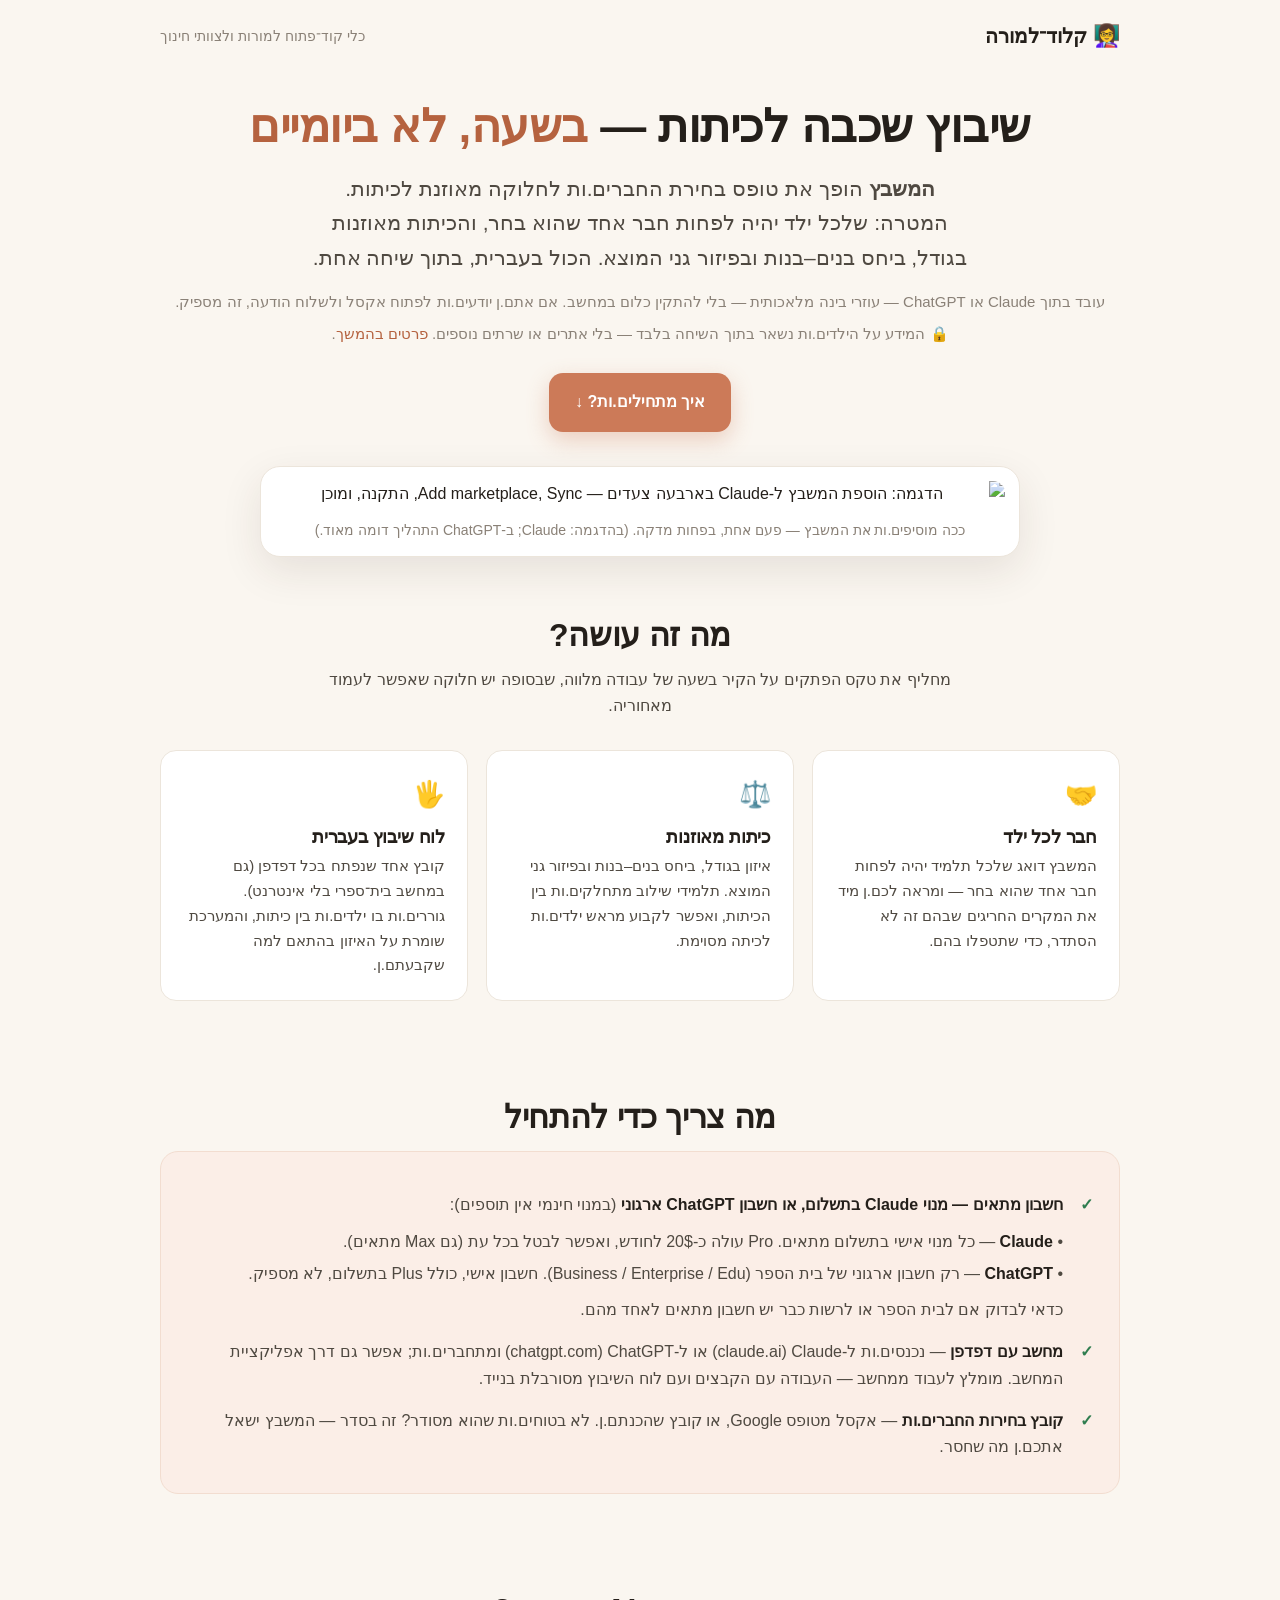
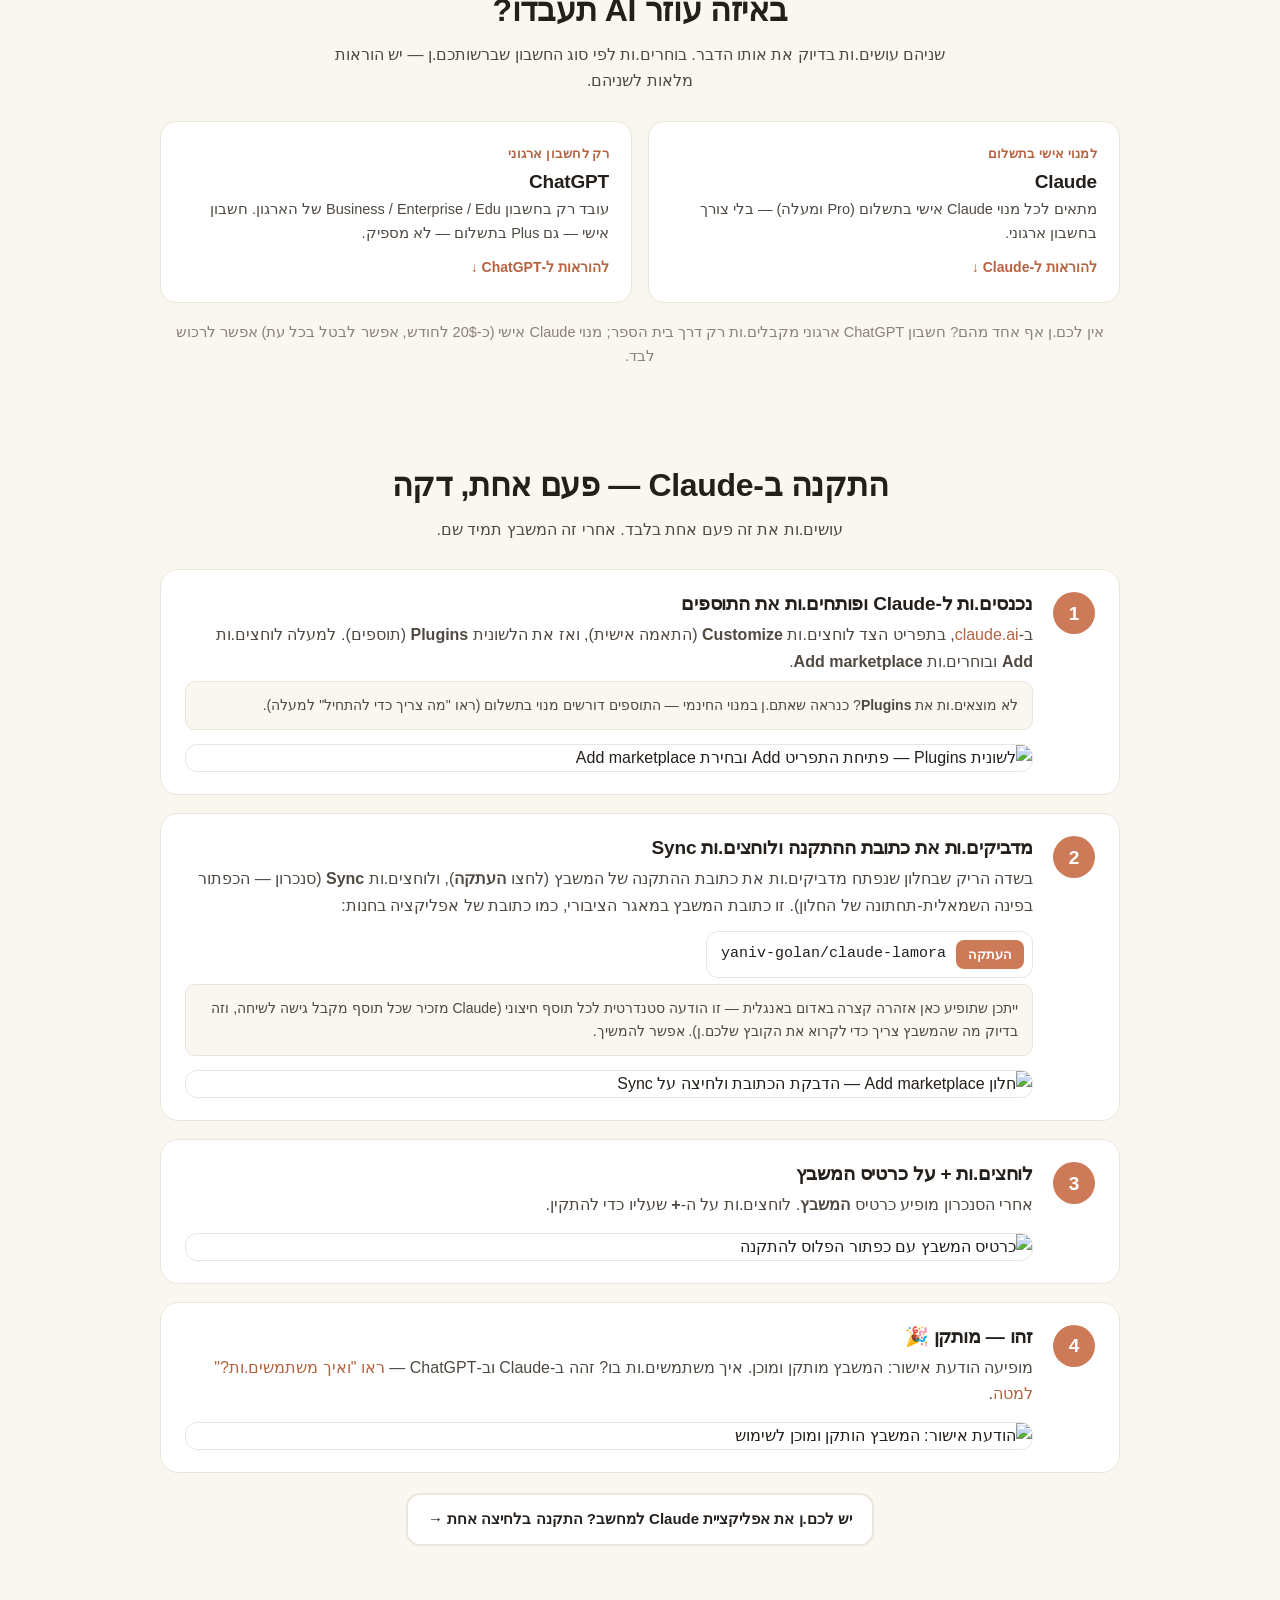
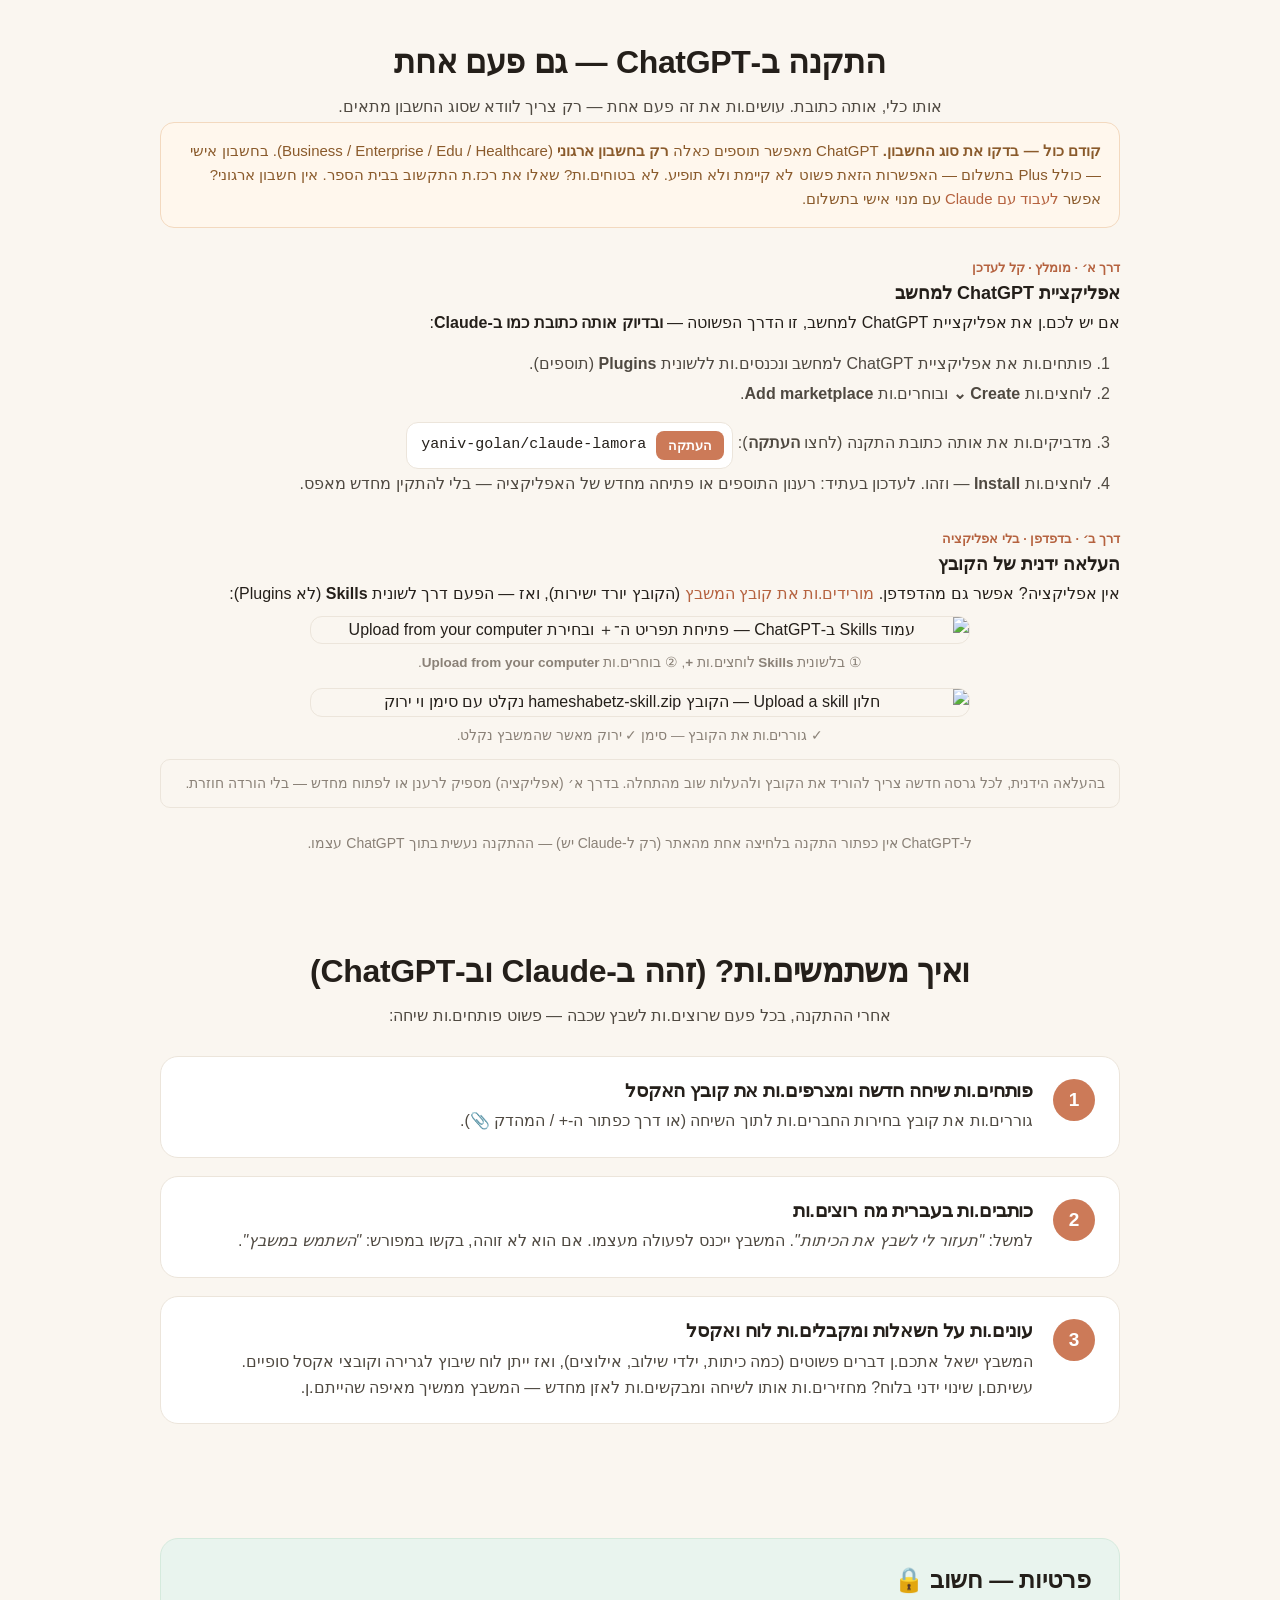
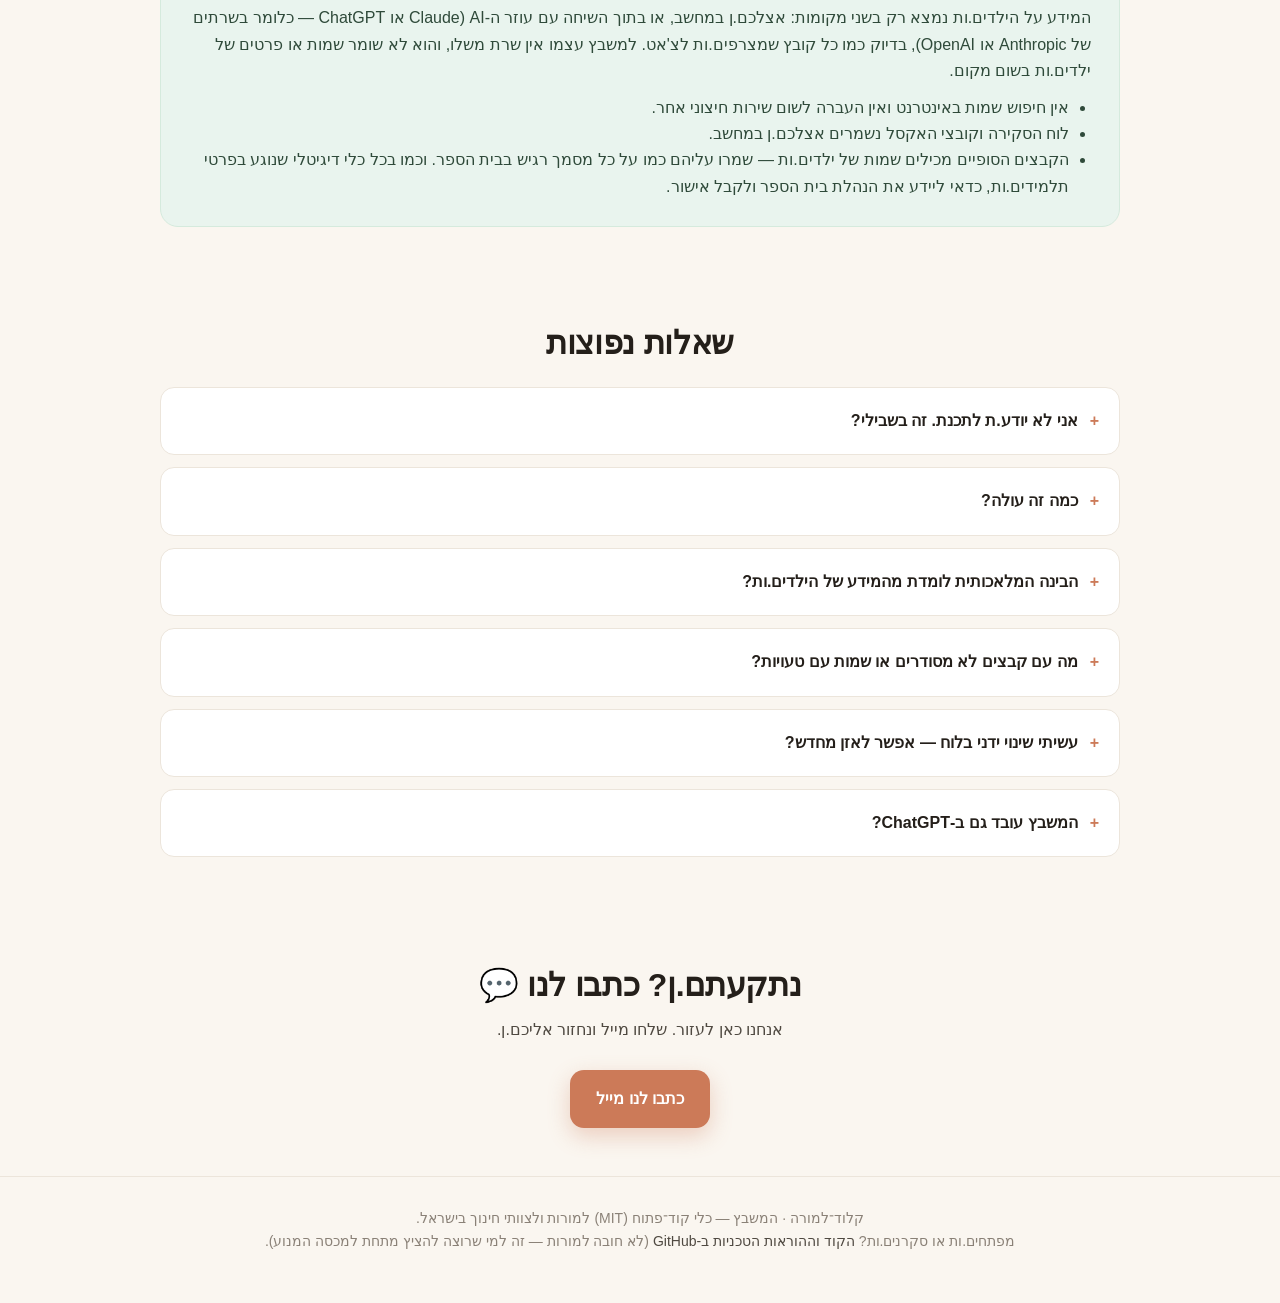
==== commit 59b31a94: "feat(site): equal-priority overhaul, accuracy fixes, and מכליל gender writing Landing-page pass addr" ====
--- a/site/index.html
+++ b/site/index.html
@@ -4,10 +4,16 @@
 <meta charset="utf-8">
 <meta name="viewport" content="width=device-width, initial-scale=1">
 <title>קלוד-למורה · המשבץ — שיבוץ שכבה לכיתות מאוזנות</title>
-<meta name="description" content="המשבץ הופך טופס בחירת חברים לחלוקה מאוזנת לכיתות — בעברית, בלי להתקין כלום, בתוך Claude. כלי חינם למורות, מורים ויועצות בישראל.">
+<meta name="description" content="המשבץ הופך טופס בחירת חברים לחלוקה מאוזנת לכיתות — בעברית, בלי להתקין כלום, בתוך Claude או ChatGPT. כלי קוד-פתוח למורות, מורים ויועצות בישראל.">
 <meta property="og:title" content="קלוד-למורה · המשבץ">
-<meta property="og:description" content="שיבוץ שכבה לכיתות מאוזנות מתוך טופס בחירת חברים — בעברית, בלי התקנות.">
+<meta property="og:description" content="שיבוץ שכבה לכיתות מאוזנות מתוך טופס בחירת חברים — בעברית, בלי התקנות. עובד ב-Claude וב-ChatGPT.">
 <meta property="og:type" content="website">
+<meta property="og:url" content="https://yaniv-golan.github.io/claude-lamora/">
+<meta property="og:image" content="https://yaniv-golan.github.io/claude-lamora/images/og-image.png">
+<meta property="og:image:width" content="1200">
+<meta property="og:image:height" content="630">
+<meta name="twitter:card" content="summary_large_image">
+<meta name="twitter:image" content="https://yaniv-golan.github.io/claude-lamora/images/og-image.png">
 <style>
   :root{
     --page:#faf6f0; --card:#ffffff; --ink:#241f1a; --body:#4f4941; --muted:#8a8177;
@@ -149,23 +155,21 @@
 <header class="wrap hero">
   <h1>שיבוץ שכבה לכיתות — <span class="accent">בשעה, לא ביומיים</span></h1>
   <p class="lead">
-    <b>המשבץ</b> הופך את טופס בחירת החברים לחלוקה מאוזנת לכיתות: לכל ילד חבר אחד לפחות שבחר,
-    כיתות מאוזנות בגודל, ביחס בנים–בנות ובפיזור גני המוצא — והכול בעברית, בתוך שיחה אחת.
+    <b>המשבץ</b> הופך את טופס בחירת החברים.ות לחלוקה מאוזנת לכיתות. המטרה: שלכל ילד יהיה לפחות
+    חבר אחד שהוא בחר, והכיתות מאוזנות בגודל, ביחס בנים–בנות ובפיזור גני המוצא. הכול בעברית,
+    בתוך שיחה אחת.
   </p>
-  <p class="note">עובד בתוך Claude — עוזר בינה מלאכותית כמו ChatGPT — בלי להתקין כלום במחשב.
-    אם אתם יודעים לפתוח אקסל ולשלוח הודעה, זה מספיק.</p>
-  <p class="note" style="margin-top:8px">🔒 המידע על הילדים לא עוזב את השיחה — <a href="#privacy">פרטים בהמשך</a>.</p>
+  <p class="note">עובד בתוך Claude או ChatGPT — עוזרי בינה מלאכותית — בלי להתקין כלום במחשב.
+    אם אתם.ן יודעים.ות לפתוח אקסל ולשלוח הודעה, זה מספיק.</p>
+  <p class="note" style="margin-top:8px">🔒 המידע על הילדים.ות נשאר בתוך השיחה בלבד — בלי אתרים או שרתים נוספים. <a href="#privacy">פרטים בהמשך</a>.</p>
   <div class="cta">
-    <a class="btn btn-primary" href="#install">איך מתחילים? ↓</a>
-    <a class="btn btn-ghost" href="static/install-claude-desktop.html">
-      התקנה בלחיצה <small>(למי שיש אפליקציית Claude למחשב)</small>
-    </a>
+    <a class="btn btn-primary" href="#choose">איך מתחילים.ות? ↓</a>
   </div>
 
   <div class="demo">
     <figure>
       <img src="images/demo-install.gif" alt="הדגמה: הוספת המשבץ ל-Claude בארבעה צעדים — Add marketplace, Sync, התקנה, ומוכן">
-      <figcaption>ככה מוסיפים את המשבץ ל-Claude — פעם אחת, בפחות מדקה.</figcaption>
+      <figcaption>ככה מוסיפים.ות את המשבץ — פעם אחת, בפחות מדקה. (בהדגמה: Claude; ב-ChatGPT התהליך דומה מאוד.)</figcaption>
     </figure>
   </div>
 </header>
@@ -177,18 +181,18 @@
     <div class="cards">
       <div class="card">
         <div class="ic">🤝</div>
-        <h3>לכל ילד יש חבר</h3>
-        <p>כל תלמיד משובץ עם לפחות חבר אחד שהוא בחר. אתם רואים מיד למי יש חבר בכיתה ולמי לא.</p>
+        <h3>חבר לכל ילד</h3>
+        <p>המשבץ דואג שלכל תלמיד יהיה לפחות חבר אחד שהוא בחר — ומראה לכם.ן מיד את המקרים החריגים שבהם זה לא הסתדר, כדי שתטפלו בהם.</p>
       </div>
       <div class="card">
         <div class="ic">⚖️</div>
         <h3>כיתות מאוזנות</h3>
-        <p>איזון בגודל, ביחס בנים–בנות ובפיזור גני המוצא. תלמידי שילוב מתחלקים בין הכיתות, ואפשר לקבוע מראש ילדים לכיתה מסוימת.</p>
+        <p>איזון בגודל, ביחס בנים–בנות ובפיזור גני המוצא. תלמידי שילוב מתחלקים.ות בין הכיתות, ואפשר לקבוע מראש ילדים.ות לכיתה מסוימת.</p>
       </div>
       <div class="card">
         <div class="ic">🖐️</div>
         <h3>לוח שיבוץ בעברית</h3>
-        <p>קובץ אחד שנפתח בכל דפדפן (גם במחשב בית־ספרי בלי אינטרנט). גוררים בו ילדים בין כיתות, והמערכת שומרת על האיזון בהתאם למה שקבעתם.</p>
+        <p>קובץ אחד שנפתח בכל דפדפן (גם במחשב בית־ספרי בלי אינטרנט). גוררים.ות בו ילדים.ות בין כיתות, והמערכת שומרת על האיזון בהתאם למה שקבעתם.ן.</p>
       </div>
     </div>
   </div>
@@ -199,9 +203,15 @@
     <h2 class="section-h">מה צריך כדי להתחיל</h2>
     <div class="need">
       <ul>
-        <li><b>מנוי Claude בתשלום</b> — מנוי Pro עולה כ-20$ לחודש ואפשר לבטל אחרי חודש (גם Max, Team ו-Enterprise מתאימים). כדאי לבדוק אם לבית הספר כבר יש חשבון. <b>שימו לב:</b> במנוי החינמי של Claude אין תוספים, ולכן הוא לא יספיק.</li>
-        <li><b>דפדפן</b> — נכנסים ל-claude.ai ומתחברים. עובד גם באפליקציית Claude למחשב או לנייד — מומלץ לעבוד ממחשב.</li>
-        <li><b>קובץ בחירות החברים</b> — אקסל מטופס Google, או קובץ שהכנתם. לא בטוחים שהוא מסודר? זה בסדר — המשבץ ישאל אתכם מה שחסר.</li>
+        <li><b>חשבון מתאים — מנוי Claude בתשלום, או חשבון ChatGPT ארגוני</b> (במנוי חינמי אין תוספים):
+          <div style="margin-top:8px; line-height:1.95">
+            • <b>Claude</b> — כל מנוי אישי בתשלום מתאים. Pro עולה כ-20$ לחודש, ואפשר לבטל בכל עת (גם Max מתאים).<br>
+            • <b>ChatGPT</b> — רק חשבון ארגוני של בית הספר (Business / Enterprise / Edu). חשבון אישי, כולל Plus בתשלום, לא מספיק.
+          </div>
+          <div style="margin-top:8px">כדאי לבדוק אם לבית הספר או לרשות כבר יש חשבון מתאים לאחד מהם.</div>
+        </li>
+        <li><b>מחשב עם דפדפן</b> — נכנסים.ות ל-Claude (<span dir="ltr">claude.ai</span>) או ל-ChatGPT (<span dir="ltr">chatgpt.com</span>) ומתחברים.ות; אפשר גם דרך אפליקציית המחשב. מומלץ לעבוד ממחשב — העבודה עם הקבצים ועם לוח השיבוץ מסורבלת בנייד.</li>
+        <li><b>קובץ בחירות החברים.ות</b> — אקסל מטופס Google, או קובץ שהכנתם.ן. לא בטוחים.ות שהוא מסודר? זה בסדר — המשבץ ישאל אתכם.ן מה שחסר.</li>
       </ul>
     </div>
   </div>
@@ -210,12 +220,12 @@
 <section id="choose">
   <div class="wrap">
     <h2 class="section-h">באיזה עוזר AI תעבדו?</h2>
-    <p class="section-sub">רוב המורות עובדות עם Claude. ב-ChatGPT אפשר רק אם לבית הספר יש חשבון ארגוני — יש הוראות מלאות לשניהם.</p>
+    <p class="section-sub">שניהם עושים.ות בדיוק את אותו הדבר. בוחרים.ות לפי סוג החשבון שברשותכם.ן — יש הוראות מלאות לשניהם.</p>
     <div class="choose">
       <a href="#install">
-        <div class="tag">✔ מומלץ לרוב המורות</div>
+        <div class="tag">למנוי אישי בתשלום</div>
         <h3>Claude</h3>
-        <p>מספיק מנוי אישי בתשלום (Pro ומעלה). אם אין לכם שום דבר מותקן — זו הדרך, וגם הכי פשוטה.</p>
+        <p>מתאים לכל מנוי Claude אישי בתשלום (Pro ומעלה) — בלי צורך בחשבון ארגוני.</p>
         <span class="go">להוראות ל-Claude ↓</span>
       </a>
       <a href="#chatgpt">
@@ -225,21 +235,25 @@
         <span class="go">להוראות ל-ChatGPT ↓</span>
       </a>
     </div>
+    <p style="text-align:center; color:var(--muted); font-size:14.5px; margin-top:18px">
+      אין לכם.ן אף אחד מהם? חשבון ChatGPT ארגוני מקבלים.ות רק דרך בית הספר; מנוי Claude אישי
+      (כ-20$ לחודש, אפשר לבטל בכל עת) אפשר לרכוש לבד.
+    </p>
   </div>
 </section>
 
 <section id="install">
   <div class="wrap">
     <h2 class="section-h">התקנה ב-Claude — פעם אחת, דקה</h2>
-    <p class="section-sub">עושים את זה פעם אחת בלבד. אחרי זה המשבץ תמיד שם.</p>
+    <p class="section-sub">עושים.ות את זה פעם אחת בלבד. אחרי זה המשבץ תמיד שם.</p>
 
     <div class="steps">
       <div class="step">
         <div class="num"></div>
         <div>
-          <h3>נכנסים ל-Claude ופותחים את התוספים</h3>
-          <p>ב-<a href="https://claude.ai">claude.ai</a>, בתפריט הצד לוחצים <b>Customize</b> (התאמה אישית), ואז את הלשונית <b>Plugins</b> (תוספים). למעלה לוחצים <b>Add</b> ובוחרים <b>Add marketplace</b>.</p>
-          <p class="miss">לא מוצאים את <b>Plugins</b>? כנראה שאתם במנוי החינמי — התוספים דורשים מנוי בתשלום (ראו "מה צריך כדי להתחיל" למעלה).</p>
+          <h3>נכנסים.ות ל-Claude ופותחים.ות את התוספים</h3>
+          <p>ב-<a href="https://claude.ai">claude.ai</a>, בתפריט הצד לוחצים.ות <b>Customize</b> (התאמה אישית), ואז את הלשונית <b>Plugins</b> (תוספים). למעלה לוחצים.ות <b>Add</b> ובוחרים.ות <b>Add marketplace</b>.</p>
+          <p class="miss">לא מוצאים.ות את <b>Plugins</b>? כנראה שאתם.ן במנוי החינמי — התוספים דורשים מנוי בתשלום (ראו "מה צריך כדי להתחיל" למעלה).</p>
           <img src="images/frame1-add-marketplace.png" alt="לשונית Plugins — פתיחת התפריט Add ובחירת Add marketplace">
         </div>
       </div>
@@ -247,10 +261,11 @@
       <div class="step">
         <div class="num"></div>
         <div>
-          <h3>מדביקים את כתובת ההתקנה ולוחצים Sync</h3>
-          <p>בשדה הריק שבחלון שנפתח מדביקים את כתובת ההתקנה של המשבץ (אפשר להעתיק בלחיצה כאן), ולוחצים <b>Sync</b> (סנכרון — הכפתור בפינה). זו כתובת המשבץ במאגר הציבורי, כמו כתובת של אפליקציה בחנות:</p>
+          <h3>מדביקים.ות את כתובת ההתקנה ולוחצים.ות Sync</h3>
+          <p>בשדה הריק שבחלון שנפתח מדביקים.ות את כתובת ההתקנה של המשבץ (לחצו <b>העתקה</b>), ולוחצים.ות <b>Sync</b> (סנכרון — הכפתור בפינה השמאלית-תחתונה של החלון). זו כתובת המשבץ במאגר הציבורי, כמו כתובת של אפליקציה בחנות:</p>
           <div class="copy"><code id="mk">yaniv-golan/claude-lamora</code>
             <button onclick="copyText('mk','mkbtn')" id="mkbtn">העתקה</button></div>
+          <p class="miss">ייתכן שתופיע כאן אזהרה קצרה באדום באנגלית — זו הודעה סטנדרטית לכל תוסף חיצוני (Claude מזכיר שכל תוסף מקבל גישה לשיחה, וזה בדיוק מה שהמשבץ צריך כדי לקרוא את הקובץ שלכם.ן). אפשר להמשיך.</p>
           <img src="images/frame2-sync.png" alt="חלון Add marketplace — הדבקת הכתובת ולחיצה על Sync">
         </div>
       </div>
@@ -258,8 +273,8 @@
       <div class="step">
         <div class="num"></div>
         <div>
-          <h3>לוחצים + על כרטיס המשבץ</h3>
-          <p>ייתכן שתופיע אזהרה באדום באנגלית. זו הודעה סטנדרטית לכל תוסף חיצוני: Claude מזכיר שכל תוסף מקבל גישה לשיחה — וזה בדיוק מה שהמשבץ צריך כדי לקרוא את הקובץ שלכם. אפשר להמשיך. לוחצים על ה-<b>+</b> בכרטיס <b>המשבץ</b>.</p>
+          <h3>לוחצים.ות + על כרטיס המשבץ</h3>
+          <p>אחרי הסנכרון מופיע כרטיס <b>המשבץ</b>. לוחצים.ות על ה-<b>+</b> שעליו כדי להתקין.</p>
           <img src="images/frame3-install.png" alt="כרטיס המשבץ עם כפתור הפלוס להתקנה">
         </div>
       </div>
@@ -268,55 +283,53 @@
         <div class="num"></div>
         <div>
           <h3>זהו — מותקן 🎉</h3>
-          <p>מופיעה הודעת אישור. עכשיו פותחים שיחה חדשה, מצרפים את קובץ האקסל וכותבים בעברית: <i>"תעזור לי לשבץ את הכיתות"</i>. המשבץ ייכנס לפעולה מעצמו וילווה אתכם צעד־אחר־צעד. אם קלוד לא מזהה, פשוט כתבו: <i>"השתמש בתוסף המשבץ"</i>.</p>
+          <p>מופיעה הודעת אישור: המשבץ מותקן ומוכן. איך משתמשים.ות בו? זהה ב-Claude וב-ChatGPT — <a href="#usage">ראו "ואיך משתמשים.ות?" למטה</a>.</p>
           <img src="images/frame4-installed.png" alt="הודעת אישור: המשבץ הותקן ומוכן לשימוש">
         </div>
       </div>
     </div>
 
     <div class="secondary-cta">
-      <a class="btn btn-ghost" href="static/install-claude-desktop.html">יש לכם את אפליקציית Claude למחשב? התקנה בלחיצה אחת →</a>
+      <a class="btn btn-ghost" href="static/install-claude-desktop.html">יש לכם.ן את אפליקציית Claude למחשב? התקנה בלחיצה אחת →</a>
     </div>
   </div>
 </section>
 
 <section id="chatgpt">
   <div class="wrap">
-    <h2 class="section-h">התקנה ב-ChatGPT</h2>
-    <p class="section-sub">אותו כלי, אותה כתובת — עם הבדל אחד חשוב לגבי סוג החשבון.</p>
+    <h2 class="section-h">התקנה ב-ChatGPT — גם פעם אחת</h2>
+    <p class="section-sub">אותו כלי, אותה כתובת. עושים.ות את זה פעם אחת — רק צריך לוודא שסוג החשבון מתאים.</p>
 
     <div class="gate">
       <b>קודם כול — בדקו את סוג החשבון.</b> ChatGPT מאפשר תוספים כאלה <b>רק בחשבון ארגוני</b>
       (Business / Enterprise / Edu / Healthcare). בחשבון אישי — כולל Plus בתשלום — האפשרות הזאת
-      פשוט לא קיימת ולא תופיע. לא בטוחים? שאלו את רכז/ת התקשוב בבית הספר. אין חשבון ארגוני?
-      <a href="#install">עבדו עם Claude</a> — זו הדרך שמתאימה לרוב המורות.
-    </div>
-
-    <div class="route"><span class="lbl">דרך א׳ · מומלץ · מתעדכן לבד</span>אפליקציית ChatGPT למחשב</div>
-    <p>אם יש לכם את אפליקציית ChatGPT למחשב, זו הדרך הפשוטה — <b>ובדיוק אותה כתובת כמו ב-Claude</b>:</p>
+      פשוט לא קיימת ולא תופיע. לא בטוחים.ות? שאלו את רכז.ת התקשוב בבית הספר. אין חשבון ארגוני?
+      אפשר <a href="#install">לעבוד עם Claude</a> עם מנוי אישי בתשלום.
+    </div>
+
+    <div class="route"><span class="lbl">דרך א׳ · מומלץ · קל לעדכן</span>אפליקציית ChatGPT למחשב</div>
+    <p>אם יש לכם.ן את אפליקציית ChatGPT למחשב, זו הדרך הפשוטה — <b>ובדיוק אותה כתובת כמו ב-Claude</b>:</p>
     <ol style="margin:12px 22px 0; padding-inline-start:6px; line-height:1.9; color:var(--body)">
-      <li>פותחים את אפליקציית ChatGPT למחשב ונכנסים ללשונית <b>Plugins</b> (תוספים).</li>
-      <li>לוחצים <b>Create ⌄</b> ובוחרים <b>Add marketplace</b>.</li>
-      <li>מדביקים את אותה כתובת ההתקנה (אפשר להעתיק בלחיצה):
+      <li>פותחים.ות את אפליקציית ChatGPT למחשב ונכנסים.ות ללשונית <b>Plugins</b> (תוספים).</li>
+      <li>לוחצים.ות <b>Create ⌄</b> ובוחרים.ות <b>Add marketplace</b>.</li>
+      <li>מדביקים.ות את אותה כתובת התקנה (לחצו <b>העתקה</b>):
         <div class="copy"><code id="mk2">yaniv-golan/claude-lamora</code>
           <button onclick="copyText('mk2','mkbtn2')" id="mkbtn2">העתקה</button></div>
       </li>
-      <li>לוחצים <b>Install</b> — וזהו. העדכונים מגיעים לבד ברענון התוספים, בלי להתקין מחדש.</li>
+      <li>לוחצים.ות <b>Install</b> — וזהו. לעדכון בעתיד: רענון התוספים או פתיחה מחדש של האפליקציה — בלי להתקין מחדש מאפס.</li>
     </ol>
 
     <div class="route"><span class="lbl">דרך ב׳ · בדפדפן · בלי אפליקציה</span>העלאה ידנית של הקובץ</div>
-    <p>אין אפליקציה? אפשר גם מהדפדפן. מורידים את קובץ ה-zip של המשבץ (הקובץ ששמו מתחיל
-      ב-<code style="direction:ltr;display:inline-block">hameshabetz-skill</code>)
-      מ<a href="https://github.com/yaniv-golan/claude-lamora/releases/latest">עמוד ההורדות</a>, ואז:</p>
+    <p>אין אפליקציה? אפשר גם מהדפדפן. <a href="https://github.com/yaniv-golan/claude-lamora/releases/latest/download/hameshabetz-skill.zip">מורידים.ות את קובץ המשבץ</a> (הקובץ יורד ישירות), ואז — הפעם דרך לשונית <b>Skills</b> (לא Plugins):</p>
     <div align="center">
       <img src="images/chatgpt1-upload.png" alt="עמוד Skills ב-ChatGPT — פתיחת תפריט ה־＋ ובחירת Upload from your computer"
            style="width:100%;max-width:660px;border:1px solid var(--line);border-radius:12px;margin:8px auto;display:block">
-      <div style="color:var(--muted);font-size:13.5px;margin-bottom:14px">① בלשונית <b>Skills</b> לוחצים <b>+</b>, ② בוחרים <b>Upload from your computer</b>.</div>
+      <div style="color:var(--muted);font-size:13.5px;margin-bottom:14px">① בלשונית <b>Skills</b> לוחצים.ות <b>+</b>, ② בוחרים.ות <b>Upload from your computer</b>.</div>
       <img src="images/chatgpt2-uploaded.png" alt="חלון Upload a skill — הקובץ hameshabetz-skill.zip נקלט עם סימן וי ירוק"
            style="width:100%;max-width:660px;border:1px solid var(--line);border-radius:12px;margin:8px auto;display:block">
-      <div style="color:var(--muted);font-size:13.5px">✓ גוררים את הקובץ — סימן ✓ ירוק מאשר שהמשבץ נקלט.</div>
-    </div>
-    <p class="miss">בהעלאה הידנית הכלי <b>לא מתעדכן לבד</b> — כשתצא גרסה חדשה צריך להוריד ולהעלות שוב. בדרך א׳ (אפליקציה) העדכון אוטומטי.</p>
+      <div style="color:var(--muted);font-size:13.5px">✓ גוררים.ות את הקובץ — סימן ✓ ירוק מאשר שהמשבץ נקלט.</div>
+    </div>
+    <p class="miss">בהעלאה הידנית, לכל גרסה חדשה צריך להוריד את הקובץ ולהעלות שוב מהתחלה. בדרך א׳ (אפליקציה) מספיק לרענן או לפתוח מחדש — בלי הורדה חוזרת.</p>
 
     <p style="text-align:center;color:var(--muted);font-size:14px;margin-top:24px">
       ל-ChatGPT אין כפתור התקנה בלחיצה אחת מהאתר (רק ל-Claude יש) — ההתקנה נעשית בתוך ChatGPT עצמו.
@@ -324,15 +337,45 @@
   </div>
 </section>
 
+<section id="usage">
+  <div class="wrap">
+    <h2 class="section-h">ואיך משתמשים.ות? (זהה ב-Claude וב-ChatGPT)</h2>
+    <p class="section-sub">אחרי ההתקנה, בכל פעם שרוצים.ות לשבץ שכבה — פשוט פותחים.ות שיחה:</p>
+    <div class="steps">
+      <div class="step">
+        <div class="num"></div>
+        <div>
+          <h3>פותחים.ות שיחה חדשה ומצרפים.ות את קובץ האקסל</h3>
+          <p>גוררים.ות את קובץ בחירות החברים.ות לתוך השיחה (או דרך כפתור ה-+ / המהדק 📎).</p>
+        </div>
+      </div>
+      <div class="step">
+        <div class="num"></div>
+        <div>
+          <h3>כותבים.ות בעברית מה רוצים.ות</h3>
+          <p>למשל: <i>"תעזור לי לשבץ את הכיתות"</i>. המשבץ ייכנס לפעולה מעצמו. אם הוא לא זוהה, בקשו במפורש: <i>"השתמש במשבץ"</i>.</p>
+        </div>
+      </div>
+      <div class="step">
+        <div class="num"></div>
+        <div>
+          <h3>עונים.ות על השאלות ומקבלים.ות לוח ואקסל</h3>
+          <p>המשבץ ישאל אתכם.ן דברים פשוטים (כמה כיתות, ילדי שילוב, אילוצים), ואז ייתן לוח שיבוץ לגרירה וקובצי אקסל סופיים. עשיתם.ן שינוי ידני בלוח? מחזירים.ות אותו לשיחה ומבקשים.ות לאזן מחדש — המשבץ ממשיך מאיפה שהייתם.ן.</p>
+        </div>
+      </div>
+    </div>
+  </div>
+</section>
+
 <section id="privacy">
   <div class="wrap">
     <div class="privacy">
       <h2>פרטיות — חשוב 🔒</h2>
-      <p>המידע על הילדים נמצא רק בשני מקומות: אצלכם במחשב, או בתוך השיחה עם עוזר ה-AI (Claude או ChatGPT — כלומר בשרתים של Anthropic או OpenAI), בדיוק כמו כל קובץ שמצרפים לצ'אט. למשבץ עצמו אין שרת משלו, והוא לא שומר שמות או פרטים של ילדים בשום מקום.</p>
+      <p>המידע על הילדים.ות נמצא רק בשני מקומות: אצלכם.ן במחשב, או בתוך השיחה עם עוזר ה-AI (Claude או ChatGPT — כלומר בשרתים של Anthropic או OpenAI), בדיוק כמו כל קובץ שמצרפים.ות לצ'אט. למשבץ עצמו אין שרת משלו, והוא לא שומר שמות או פרטים של ילדים.ות בשום מקום.</p>
       <ul>
         <li>אין חיפוש שמות באינטרנט ואין העברה לשום שירות חיצוני אחר.</li>
-        <li>לוח הסקירה וקובצי האקסל נשמרים אצלכם במחשב.</li>
-        <li>הקבצים הסופיים מכילים שמות של ילדים — לשמור עליהם כמו על כל מסמך רגיש בבית הספר, וכמו בכל כלי דיגיטלי עם פרטי תלמידים כדאי לתאם עם הנהלת בית הספר.</li>
+        <li>לוח הסקירה וקובצי האקסל נשמרים אצלכם.ן במחשב.</li>
+        <li>הקבצים הסופיים מכילים שמות של ילדים.ות — שמרו עליהם כמו על כל מסמך רגיש בבית הספר. וכמו בכל כלי דיגיטלי שנוגע בפרטי תלמידים.ות, כדאי ליידע את הנהלת בית הספר ולקבל אישור.</li>
       </ul>
     </div>
   </div>
@@ -342,24 +385,26 @@
   <div class="wrap">
     <h2 class="section-h">שאלות נפוצות</h2>
     <div style="margin-top:24px">
-      <details><summary>אני לא יודע/ת לתכנת. זה בשבילי?</summary>
-        <p>בהחלט. אין שום דבר להתקין במחשב ואין קוד לכתוב. הכול קורה בתוך שיחה עם Claude, בעברית, כשהמערכת שואלת אתכם שאלות פשוטות ואתם עונים במילים שלכם.</p></details>
+      <details><summary>אני לא יודע.ת לתכנת. זה בשבילי?</summary>
+        <p>בהחלט. אין שום דבר להתקין במחשב ואין קוד לכתוב. הכול קורה בתוך שיחה עם Claude או ChatGPT, בעברית, כשהמערכת שואלת אתכם.ן שאלות פשוטות ואתם.ן עונים.ות במילים שלכם.ן.</p></details>
       <details><summary>כמה זה עולה?</summary>
-        <p>המשבץ עצמו חינם ופתוח. צריך מנוי Claude בתשלום כדי להריץ אותו (כל מנוי מתאים). שווה לבדוק אם לבית הספר או לרשות כבר יש חשבון לפני שרוכשים.</p></details>
+        <p>המשבץ עצמו חינם ופתוח. מריצים.ות אותו או במנוי <b>Claude</b> אישי בתשלום (Pro כ-20$ לחודש, אפשר לבטל בכל עת), או בחשבון <b>ChatGPT ארגוני</b> של בית הספר. במנוי החינמי אין תוספים. שווה לבדוק אם לבית הספר או לרשות כבר יש חשבון מתאים לפני שרוכשים.ות.</p></details>
+      <details><summary>הבינה המלאכותית לומדת מהמידע של הילדים.ות?</summary>
+        <p>הקובץ נשלח ל-Claude או ל-ChatGPT כמו כל קובץ שמצרפים.ות לצ'אט, ומעובד שם. המשבץ עצמו לא שומר ולא מעביר את המידע לשום מקום נוסף. האם הספק משתמש בנתונים לשיפור המודל — זה תלוי בהגדרות ובמדיניות של החשבון (בחשבונות עסקיים/ארגוניים בדרך כלל לא). כדאי לבדוק את הגדרות הנתונים בחשבון וליידע את הנהלת בית הספר.</p></details>
       <details><summary>מה עם קבצים לא מסודרים או שמות עם טעויות?</summary>
-        <p>המשבץ בנוי בדיוק בשביל זה. הוא מזהה שמות שנכתבו לא מדויק, שואל אתכם "מי זו נועה — כהן או לוי?", ומטפל בקבצים עם כמה גיליונות או שמות גנים לא אחידים.</p></details>
+        <p>המשבץ בנוי בדיוק בשביל זה. הוא מזהה שמות שנכתבו לא מדויק, שואל אתכם.ן "מי זו נועה — כהן או לוי?", ומטפל בקבצים עם כמה גיליונות או שמות גנים לא אחידים.</p></details>
       <details><summary>עשיתי שינוי ידני בלוח — אפשר לאזן מחדש?</summary>
-        <p>כן. שומרים את הלוח לקובץ, מחזירים אותו לשיחה וכותבים "תמשיך מכאן" — והמשבץ ממשיך מאיפה שהייתם, מאזן סביב השינויים שעשיתם.</p></details>
-      <details><summary>אפשר להשתמש ב-ChatGPT במקום?</summary>
-        <p>כן — אבל רק אם לבית הספר יש חשבון ChatGPT ארגוני (Business / Enterprise / Edu). בחשבון אישי, גם Plus בתשלום, זה לא יעבוד. ההוראות המלאות (שתי דרכים, עם תמונות) נמצאות ב<a href="#chatgpt">קטע ההתקנה ב-ChatGPT</a>. לרוב המורות הדרך הפשוטה תישאר Claude.</p></details>
+        <p>כן. שומרים.ות את הלוח לקובץ, מחזירים.ות אותו לשיחה וכותבים.ות "תמשיך מכאן" — והמשבץ ממשיך מאיפה שהייתם.ן, מאזן סביב השינויים שעשיתם.ן.</p></details>
+      <details><summary>המשבץ עובד גם ב-ChatGPT?</summary>
+        <p>כן — אבל רק אם לבית הספר יש חשבון ChatGPT ארגוני (Business / Enterprise / Edu). בחשבון אישי, גם Plus בתשלום, זה לא יעבוד. ההוראות המלאות (שתי דרכים, עם תמונות) נמצאות ב<a href="#chatgpt">קטע ההתקנה ב-ChatGPT</a>. אין חשבון ארגוני? אפשר לעבוד עם Claude עם מנוי אישי בתשלום.</p></details>
     </div>
   </div>
 </section>
 
 <section>
   <div class="wrap" style="text-align:center">
-    <h2 class="section-h">נתקעתם? כתבו לנו 💬</h2>
-    <p class="section-sub">אנחנו כאן לעזור. שלחו מייל ונחזור אליכם.</p>
+    <h2 class="section-h">נתקעתם.ן? כתבו לנו 💬</h2>
+    <p class="section-sub">אנחנו כאן לעזור. שלחו מייל ונחזור אליכם.ן.</p>
     <div class="cta">
       <a class="btn btn-primary" href="mailto:yaniv@golan.name?subject=המשבץ%20—%20עזרה">כתבו לנו מייל</a>
     </div>
@@ -369,7 +414,7 @@
 <footer>
   <div class="wrap">
     קלוד־למורה · המשבץ — כלי קוד־פתוח (MIT) למורות ולצוותי חינוך בישראל.<br>
-    מפתחים או סקרנים? <a href="https://github.com/yaniv-golan/claude-lamora">הקוד וההוראות הטכניות ב-GitHub</a> (לא חובה למורות — זה למי שרוצה להציץ מתחת למכסה המנוע).
+    מפתחים.ות או סקרנים.ות? <a href="https://github.com/yaniv-golan/claude-lamora">הקוד וההוראות הטכניות ב-GitHub</a> (לא חובה למורות — זה למי שרוצה להציץ מתחת למכסה המנוע).
   </div>
 </footer>
 
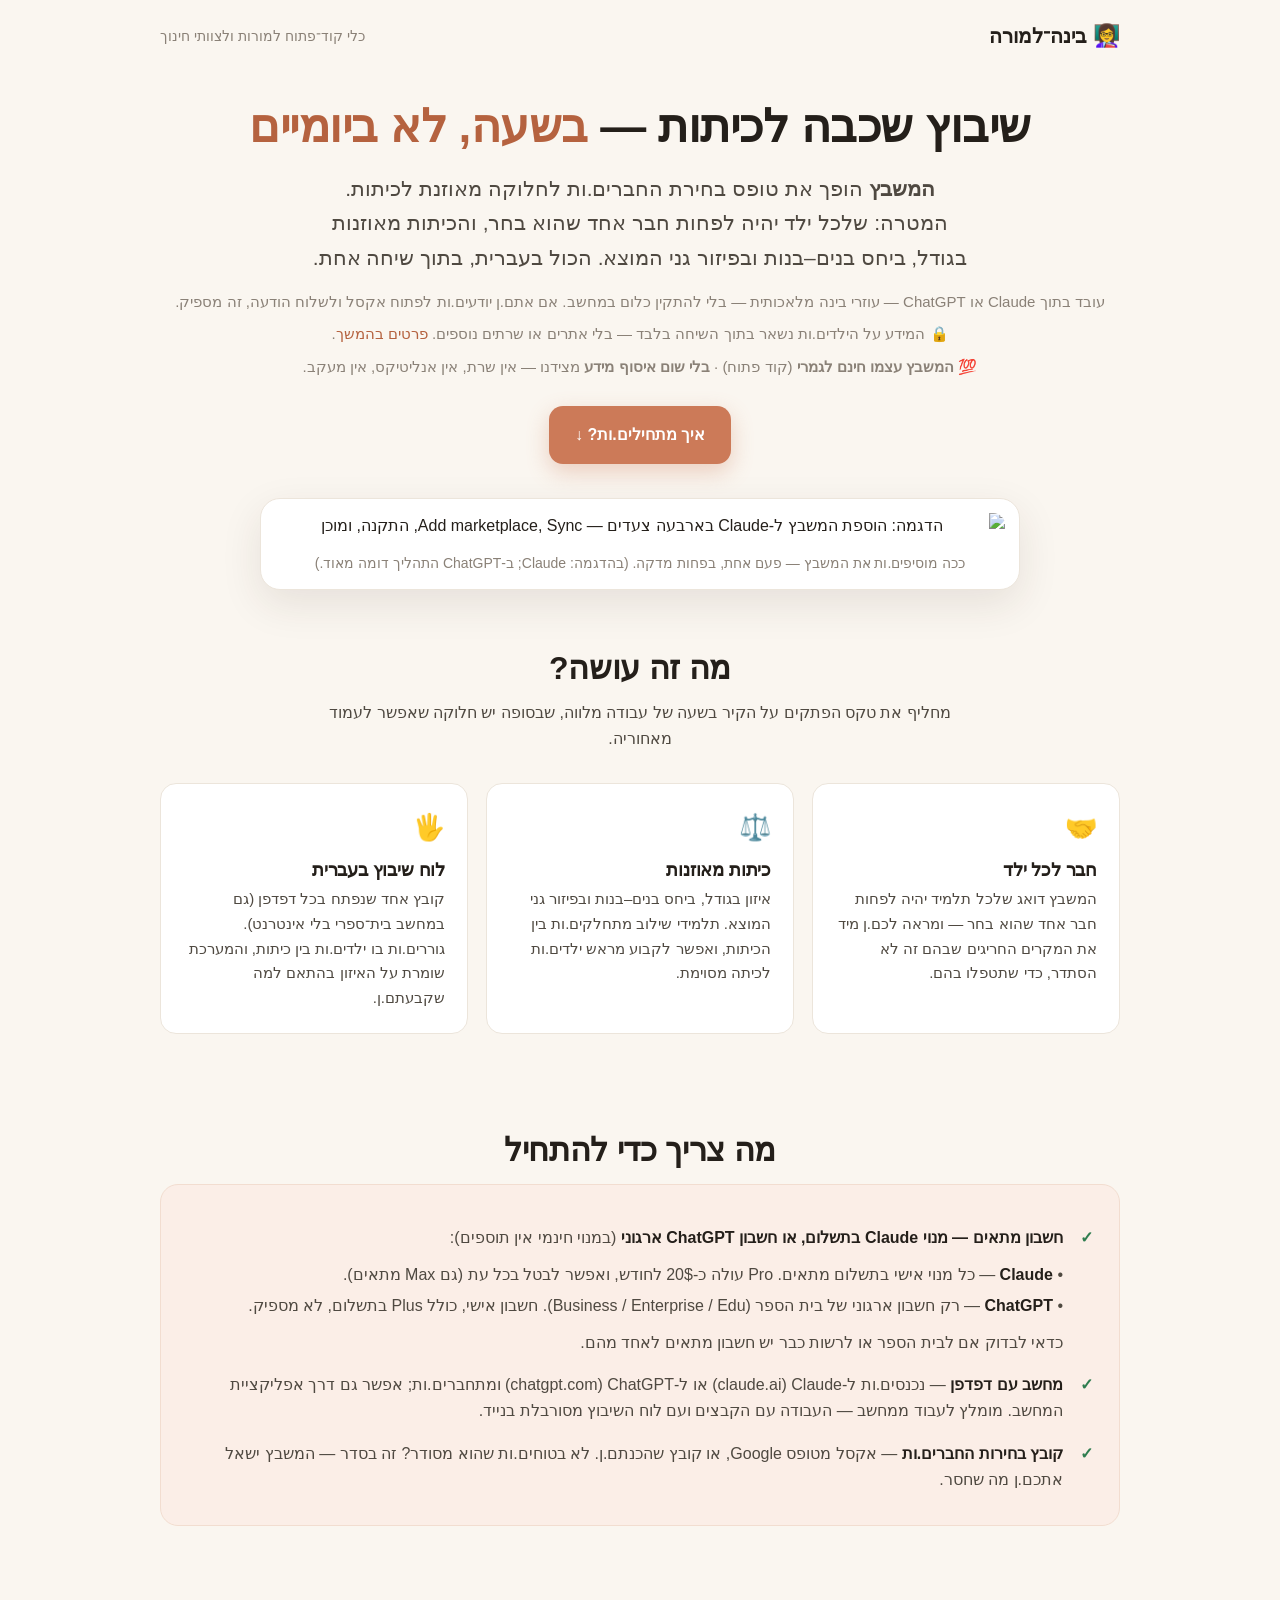
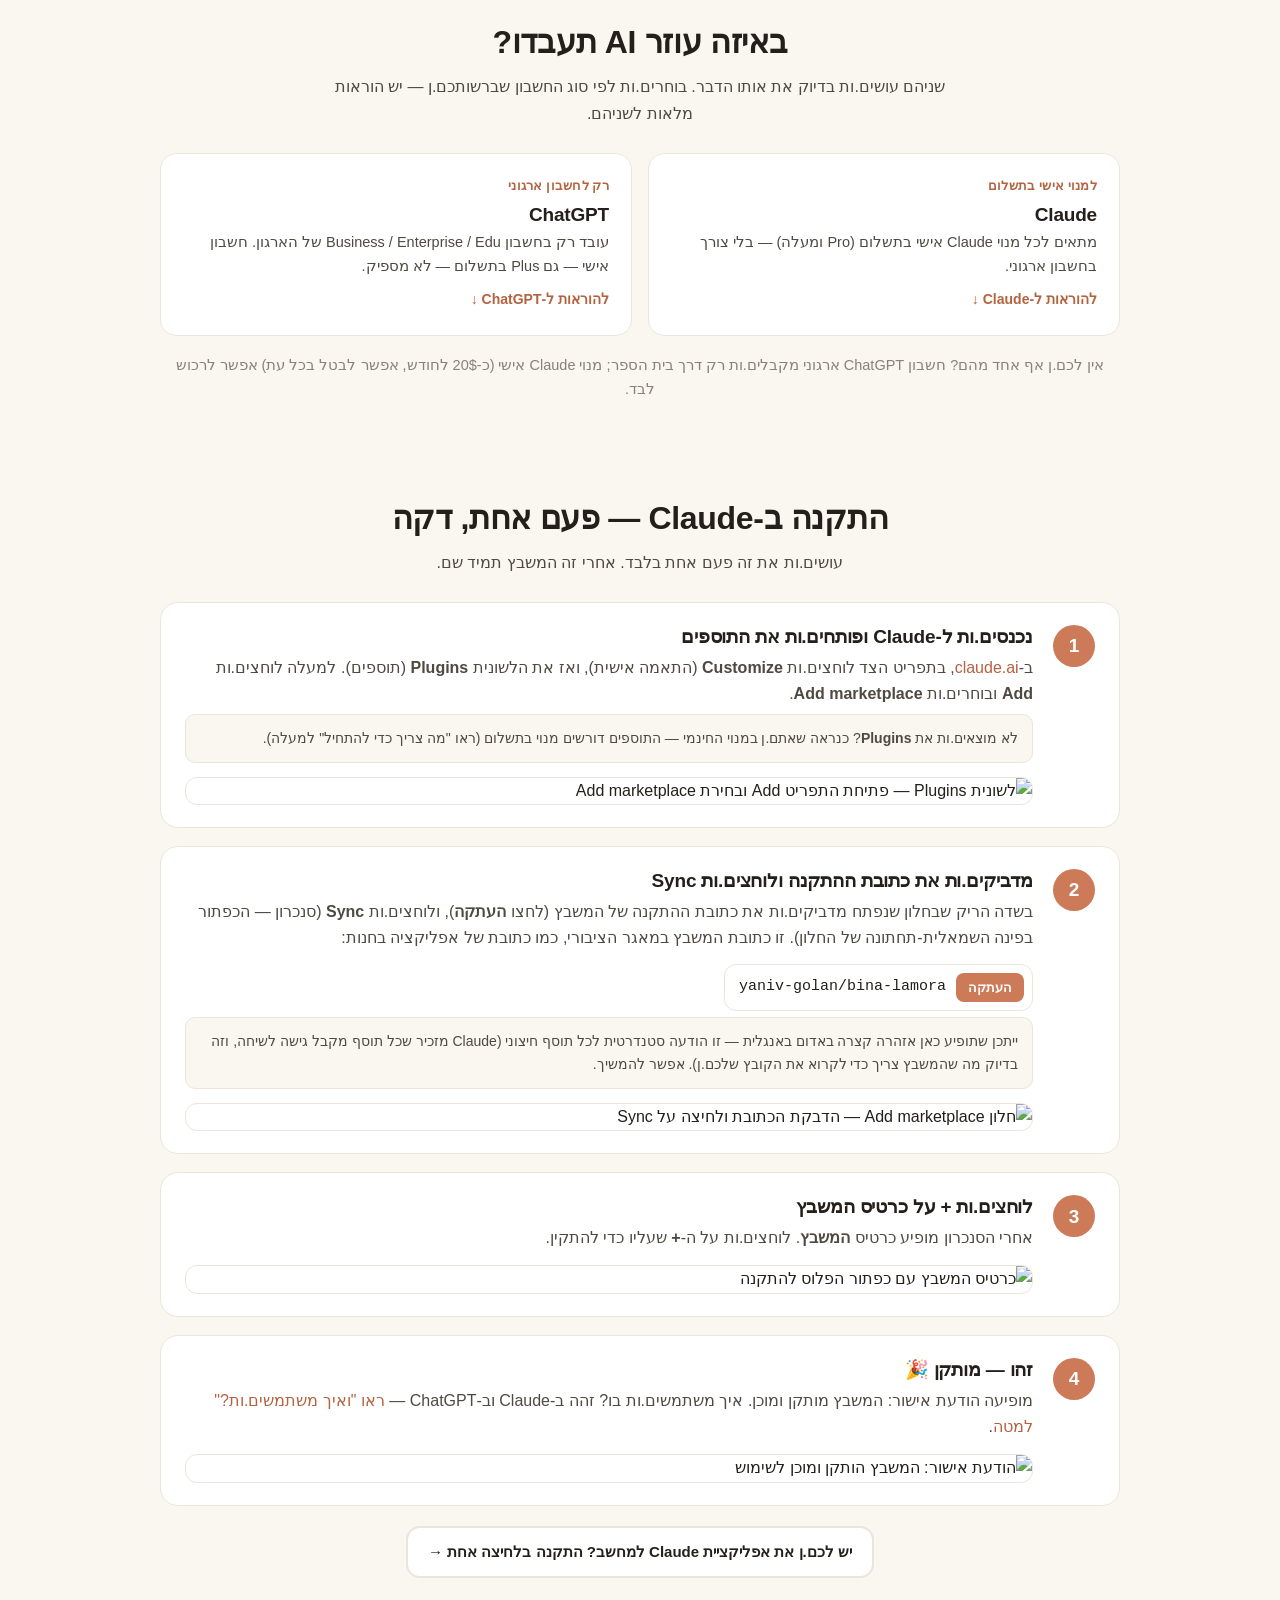
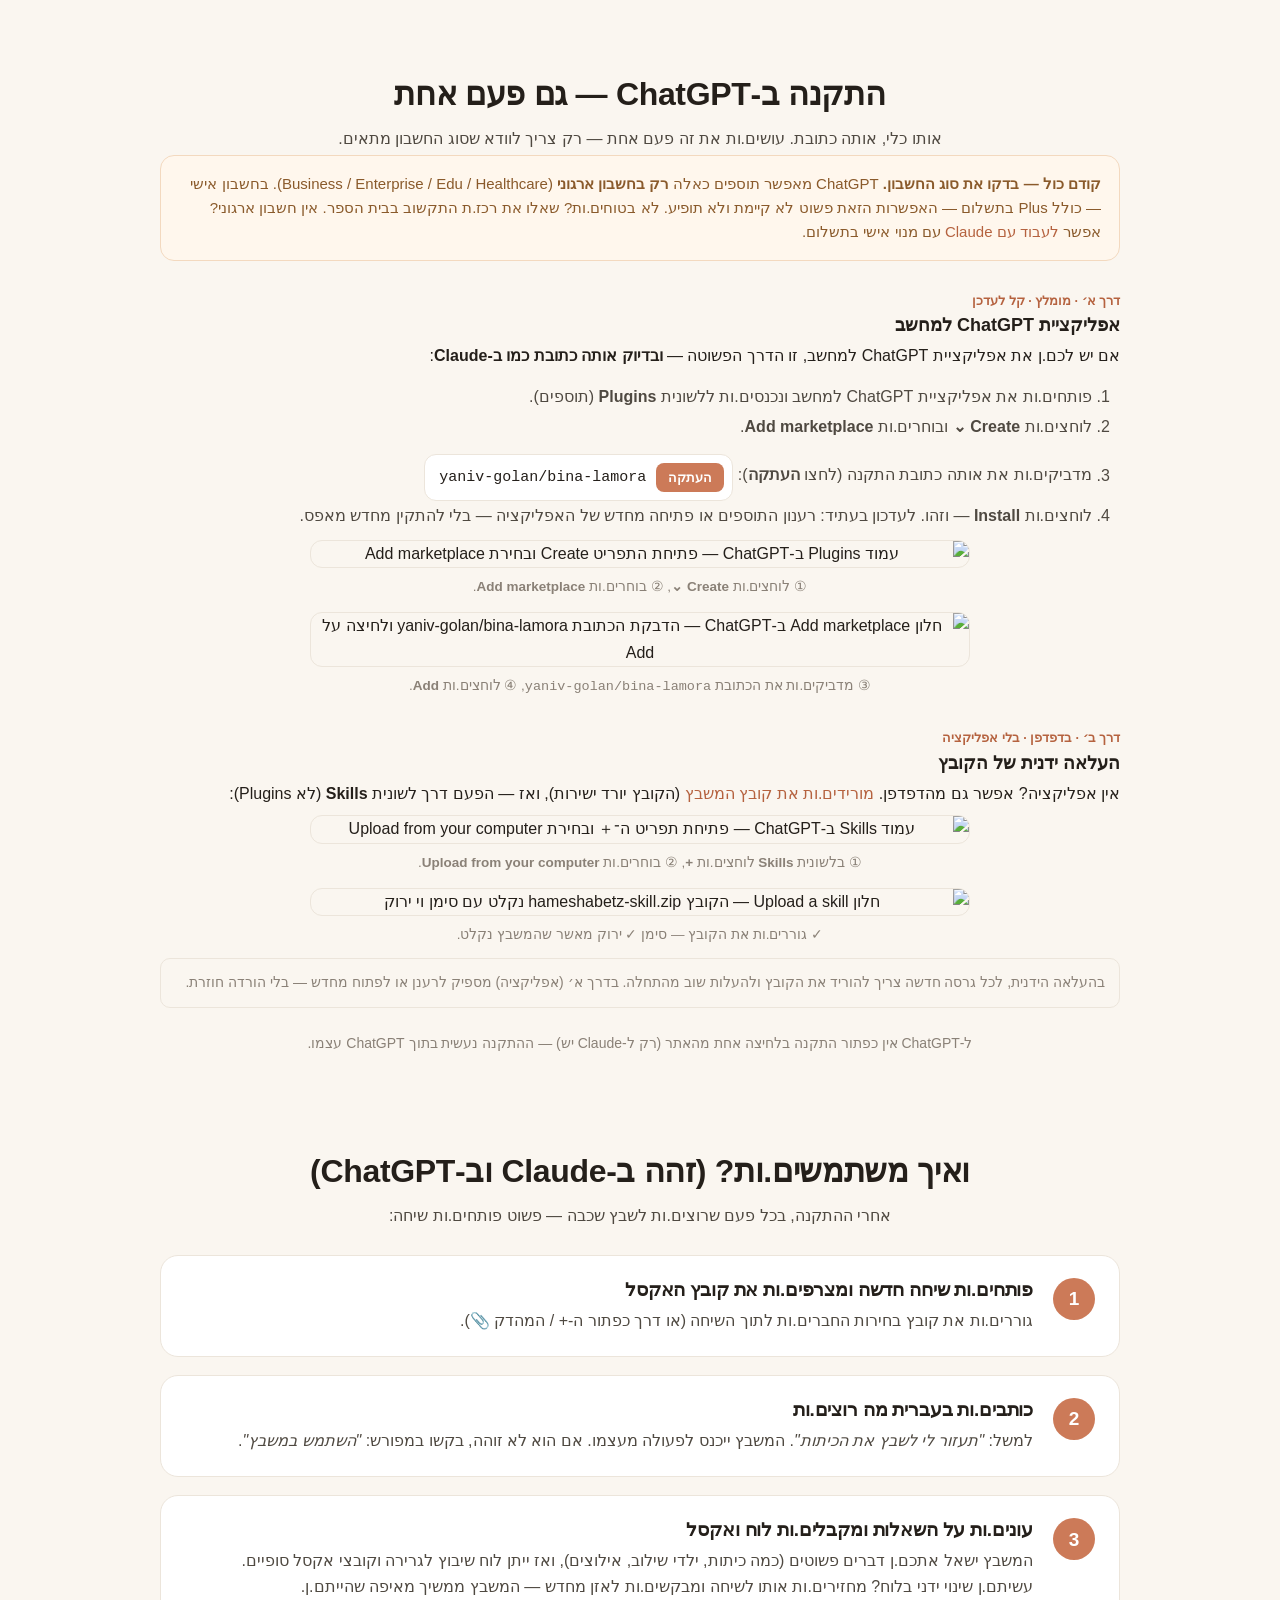
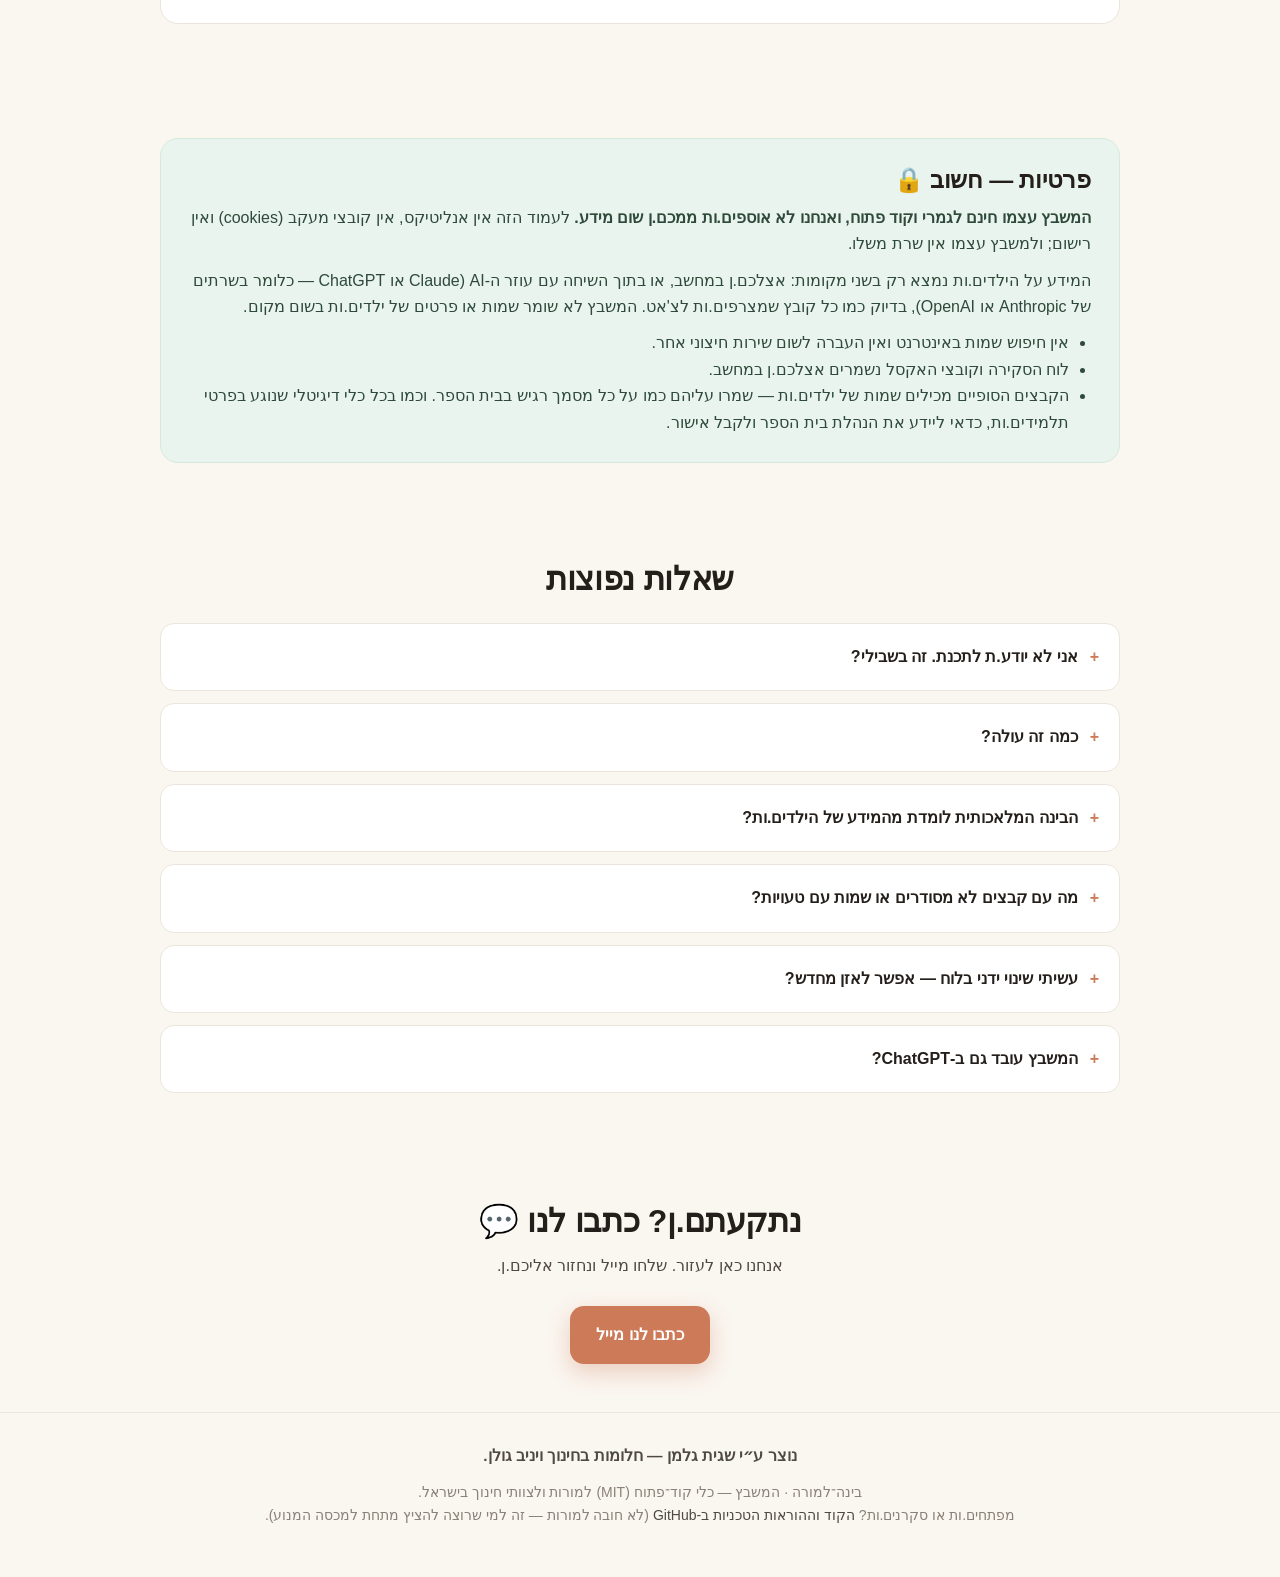
==== commit 0b029e90: "refactor: rename claude-lamora -> bina-lamora (vendor-neutral brand) Now that the tool runs on both " ====
--- a/site/index.html
+++ b/site/index.html
@@ -3,17 +3,17 @@
 <head>
 <meta charset="utf-8">
 <meta name="viewport" content="width=device-width, initial-scale=1">
-<title>קלוד-למורה · המשבץ — שיבוץ שכבה לכיתות מאוזנות</title>
+<title>בינה־למורה · המשבץ — שיבוץ שכבה לכיתות מאוזנות</title>
 <meta name="description" content="המשבץ הופך טופס בחירת חברים לחלוקה מאוזנת לכיתות — בעברית, בלי להתקין כלום, בתוך Claude או ChatGPT. כלי קוד-פתוח למורות, מורים ויועצות בישראל.">
-<meta property="og:title" content="קלוד-למורה · המשבץ">
+<meta property="og:title" content="בינה־למורה · המשבץ">
 <meta property="og:description" content="שיבוץ שכבה לכיתות מאוזנות מתוך טופס בחירת חברים — בעברית, בלי התקנות. עובד ב-Claude וב-ChatGPT.">
 <meta property="og:type" content="website">
-<meta property="og:url" content="https://yaniv-golan.github.io/claude-lamora/">
-<meta property="og:image" content="https://yaniv-golan.github.io/claude-lamora/images/og-image.png">
+<meta property="og:url" content="https://yaniv-golan.github.io/bina-lamora/">
+<meta property="og:image" content="https://yaniv-golan.github.io/bina-lamora/images/og-image.png">
 <meta property="og:image:width" content="1200">
 <meta property="og:image:height" content="630">
 <meta name="twitter:card" content="summary_large_image">
-<meta name="twitter:image" content="https://yaniv-golan.github.io/claude-lamora/images/og-image.png">
+<meta name="twitter:image" content="https://yaniv-golan.github.io/bina-lamora/images/og-image.png">
 <style>
   :root{
     --page:#faf6f0; --card:#ffffff; --ink:#241f1a; --body:#4f4941; --muted:#8a8177;
@@ -147,7 +147,7 @@
 
 <div class="wrap">
   <div class="top">
-    <div class="brand"><span class="em">👩‍🏫</span> קלוד־למורה</div>
+    <div class="brand"><span class="em">👩‍🏫</span> בינה־למורה</div>
     <div class="ghost">כלי קוד־פתוח למורות ולצוותי חינוך</div>
   </div>
 </div>
@@ -162,6 +162,7 @@
   <p class="note">עובד בתוך Claude או ChatGPT — עוזרי בינה מלאכותית — בלי להתקין כלום במחשב.
     אם אתם.ן יודעים.ות לפתוח אקסל ולשלוח הודעה, זה מספיק.</p>
   <p class="note" style="margin-top:8px">🔒 המידע על הילדים.ות נשאר בתוך השיחה בלבד — בלי אתרים או שרתים נוספים. <a href="#privacy">פרטים בהמשך</a>.</p>
+  <p class="note" style="margin-top:8px">💯 <b>המשבץ עצמו חינם לגמרי</b> (קוד פתוח) · <b>בלי שום איסוף מידע</b> מצידנו — אין שרת, אין אנליטיקס, אין מעקב.</p>
   <div class="cta">
     <a class="btn btn-primary" href="#choose">איך מתחילים.ות? ↓</a>
   </div>
@@ -263,7 +264,7 @@
         <div>
           <h3>מדביקים.ות את כתובת ההתקנה ולוחצים.ות Sync</h3>
           <p>בשדה הריק שבחלון שנפתח מדביקים.ות את כתובת ההתקנה של המשבץ (לחצו <b>העתקה</b>), ולוחצים.ות <b>Sync</b> (סנכרון — הכפתור בפינה השמאלית-תחתונה של החלון). זו כתובת המשבץ במאגר הציבורי, כמו כתובת של אפליקציה בחנות:</p>
-          <div class="copy"><code id="mk">yaniv-golan/claude-lamora</code>
+          <div class="copy"><code id="mk">yaniv-golan/bina-lamora</code>
             <button onclick="copyText('mk','mkbtn')" id="mkbtn">העתקה</button></div>
           <p class="miss">ייתכן שתופיע כאן אזהרה קצרה באדום באנגלית — זו הודעה סטנדרטית לכל תוסף חיצוני (Claude מזכיר שכל תוסף מקבל גישה לשיחה, וזה בדיוק מה שהמשבץ צריך כדי לקרוא את הקובץ שלכם.ן). אפשר להמשיך.</p>
           <img src="images/frame2-sync.png" alt="חלון Add marketplace — הדבקת הכתובת ולחיצה על Sync">
@@ -313,14 +314,22 @@
       <li>פותחים.ות את אפליקציית ChatGPT למחשב ונכנסים.ות ללשונית <b>Plugins</b> (תוספים).</li>
       <li>לוחצים.ות <b>Create ⌄</b> ובוחרים.ות <b>Add marketplace</b>.</li>
       <li>מדביקים.ות את אותה כתובת התקנה (לחצו <b>העתקה</b>):
-        <div class="copy"><code id="mk2">yaniv-golan/claude-lamora</code>
+        <div class="copy"><code id="mk2">yaniv-golan/bina-lamora</code>
           <button onclick="copyText('mk2','mkbtn2')" id="mkbtn2">העתקה</button></div>
       </li>
       <li>לוחצים.ות <b>Install</b> — וזהו. לעדכון בעתיד: רענון התוספים או פתיחה מחדש של האפליקציה — בלי להתקין מחדש מאפס.</li>
     </ol>
+    <div align="center">
+      <img src="images/chatgpt-a1-menu.png" alt="עמוד Plugins ב-ChatGPT — פתיחת התפריט Create ובחירת Add marketplace"
+           style="width:100%;max-width:660px;border:1px solid var(--line);border-radius:12px;margin:8px auto;display:block">
+      <div style="color:var(--muted);font-size:13.5px;margin-bottom:14px">① לוחצים.ות <b>Create ⌄</b>, ② בוחרים.ות <b>Add marketplace</b>.</div>
+      <img src="images/chatgpt-a2-dialog.png" alt="חלון Add marketplace ב-ChatGPT — הדבקת הכתובת yaniv-golan/bina-lamora ולחיצה על Add"
+           style="width:100%;max-width:660px;border:1px solid var(--line);border-radius:12px;margin:8px auto;display:block">
+      <div style="color:var(--muted);font-size:13.5px">③ מדביקים.ות את הכתובת <code style="direction:ltr;display:inline-block">yaniv-golan/bina-lamora</code>, ④ לוחצים.ות <b>Add</b>.</div>
+    </div>
 
     <div class="route"><span class="lbl">דרך ב׳ · בדפדפן · בלי אפליקציה</span>העלאה ידנית של הקובץ</div>
-    <p>אין אפליקציה? אפשר גם מהדפדפן. <a href="https://github.com/yaniv-golan/claude-lamora/releases/latest/download/hameshabetz-skill.zip">מורידים.ות את קובץ המשבץ</a> (הקובץ יורד ישירות), ואז — הפעם דרך לשונית <b>Skills</b> (לא Plugins):</p>
+    <p>אין אפליקציה? אפשר גם מהדפדפן. <a href="https://github.com/yaniv-golan/bina-lamora/releases/latest/download/hameshabetz-skill.zip">מורידים.ות את קובץ המשבץ</a> (הקובץ יורד ישירות), ואז — הפעם דרך לשונית <b>Skills</b> (לא Plugins):</p>
     <div align="center">
       <img src="images/chatgpt1-upload.png" alt="עמוד Skills ב-ChatGPT — פתיחת תפריט ה־＋ ובחירת Upload from your computer"
            style="width:100%;max-width:660px;border:1px solid var(--line);border-radius:12px;margin:8px auto;display:block">
@@ -371,7 +380,8 @@
   <div class="wrap">
     <div class="privacy">
       <h2>פרטיות — חשוב 🔒</h2>
-      <p>המידע על הילדים.ות נמצא רק בשני מקומות: אצלכם.ן במחשב, או בתוך השיחה עם עוזר ה-AI (Claude או ChatGPT — כלומר בשרתים של Anthropic או OpenAI), בדיוק כמו כל קובץ שמצרפים.ות לצ'אט. למשבץ עצמו אין שרת משלו, והוא לא שומר שמות או פרטים של ילדים.ות בשום מקום.</p>
+      <p><b>המשבץ עצמו חינם לגמרי וקוד פתוח, ואנחנו לא אוספים.ות ממכם.ן שום מידע.</b> לעמוד הזה אין אנליטיקס, אין קובצי מעקב (cookies) ואין רישום; ולמשבץ עצמו אין שרת משלו.</p>
+      <p>המידע על הילדים.ות נמצא רק בשני מקומות: אצלכם.ן במחשב, או בתוך השיחה עם עוזר ה-AI (Claude או ChatGPT — כלומר בשרתים של Anthropic או OpenAI), בדיוק כמו כל קובץ שמצרפים.ות לצ'אט. המשבץ לא שומר שמות או פרטים של ילדים.ות בשום מקום.</p>
       <ul>
         <li>אין חיפוש שמות באינטרנט ואין העברה לשום שירות חיצוני אחר.</li>
         <li>לוח הסקירה וקובצי האקסל נשמרים אצלכם.ן במחשב.</li>
@@ -388,7 +398,7 @@
       <details><summary>אני לא יודע.ת לתכנת. זה בשבילי?</summary>
         <p>בהחלט. אין שום דבר להתקין במחשב ואין קוד לכתוב. הכול קורה בתוך שיחה עם Claude או ChatGPT, בעברית, כשהמערכת שואלת אתכם.ן שאלות פשוטות ואתם.ן עונים.ות במילים שלכם.ן.</p></details>
       <details><summary>כמה זה עולה?</summary>
-        <p>המשבץ עצמו חינם ופתוח. מריצים.ות אותו או במנוי <b>Claude</b> אישי בתשלום (Pro כ-20$ לחודש, אפשר לבטל בכל עת), או בחשבון <b>ChatGPT ארגוני</b> של בית הספר. במנוי החינמי אין תוספים. שווה לבדוק אם לבית הספר או לרשות כבר יש חשבון מתאים לפני שרוכשים.ות.</p></details>
+        <p><b>המשבץ עצמו חינם לגמרי</b> (קוד פתוח) — אין תשלום עליו ואין גרסת פרימיום. מה שכן צריך זה מנוי לעוזר ה-AI שמריץ אותו: או מנוי <b>Claude</b> אישי בתשלום (Pro כ-20$ לחודש, אפשר לבטל בכל עת), או חשבון <b>ChatGPT ארגוני</b> של בית הספר. במנוי החינמי אין תוספים. שווה לבדוק אם לבית הספר או לרשות כבר יש חשבון מתאים לפני שרוכשים.ות.</p></details>
       <details><summary>הבינה המלאכותית לומדת מהמידע של הילדים.ות?</summary>
         <p>הקובץ נשלח ל-Claude או ל-ChatGPT כמו כל קובץ שמצרפים.ות לצ'אט, ומעובד שם. המשבץ עצמו לא שומר ולא מעביר את המידע לשום מקום נוסף. האם הספק משתמש בנתונים לשיפור המודל — זה תלוי בהגדרות ובמדיניות של החשבון (בחשבונות עסקיים/ארגוניים בדרך כלל לא). כדאי לבדוק את הגדרות הנתונים בחשבון וליידע את הנהלת בית הספר.</p></details>
       <details><summary>מה עם קבצים לא מסודרים או שמות עם טעויות?</summary>
@@ -413,8 +423,11 @@
 
 <footer>
   <div class="wrap">
-    קלוד־למורה · המשבץ — כלי קוד־פתוח (MIT) למורות ולצוותי חינוך בישראל.<br>
-    מפתחים.ות או סקרנים.ות? <a href="https://github.com/yaniv-golan/claude-lamora">הקוד וההוראות הטכניות ב-GitHub</a> (לא חובה למורות — זה למי שרוצה להציץ מתחת למכסה המנוע).
+    <p style="font-size:15.5px; color:var(--body); font-weight:600; margin-bottom:12px">
+      נוצר ע״י <a href="https://sagitg.com/" target="_blank" rel="noopener">שגית גלמן — חלומות בחינוך</a> ו<a href="https://github.com/yaniv-golan" target="_blank" rel="noopener">יניב גולן</a>.
+    </p>
+    בינה־למורה · המשבץ — כלי קוד־פתוח (MIT) למורות ולצוותי חינוך בישראל.<br>
+    מפתחים.ות או סקרנים.ות? <a href="https://github.com/yaniv-golan/bina-lamora">הקוד וההוראות הטכניות ב-GitHub</a> (לא חובה למורות — זה למי שרוצה להציץ מתחת למכסה המנוע).
   </div>
 </footer>
 
